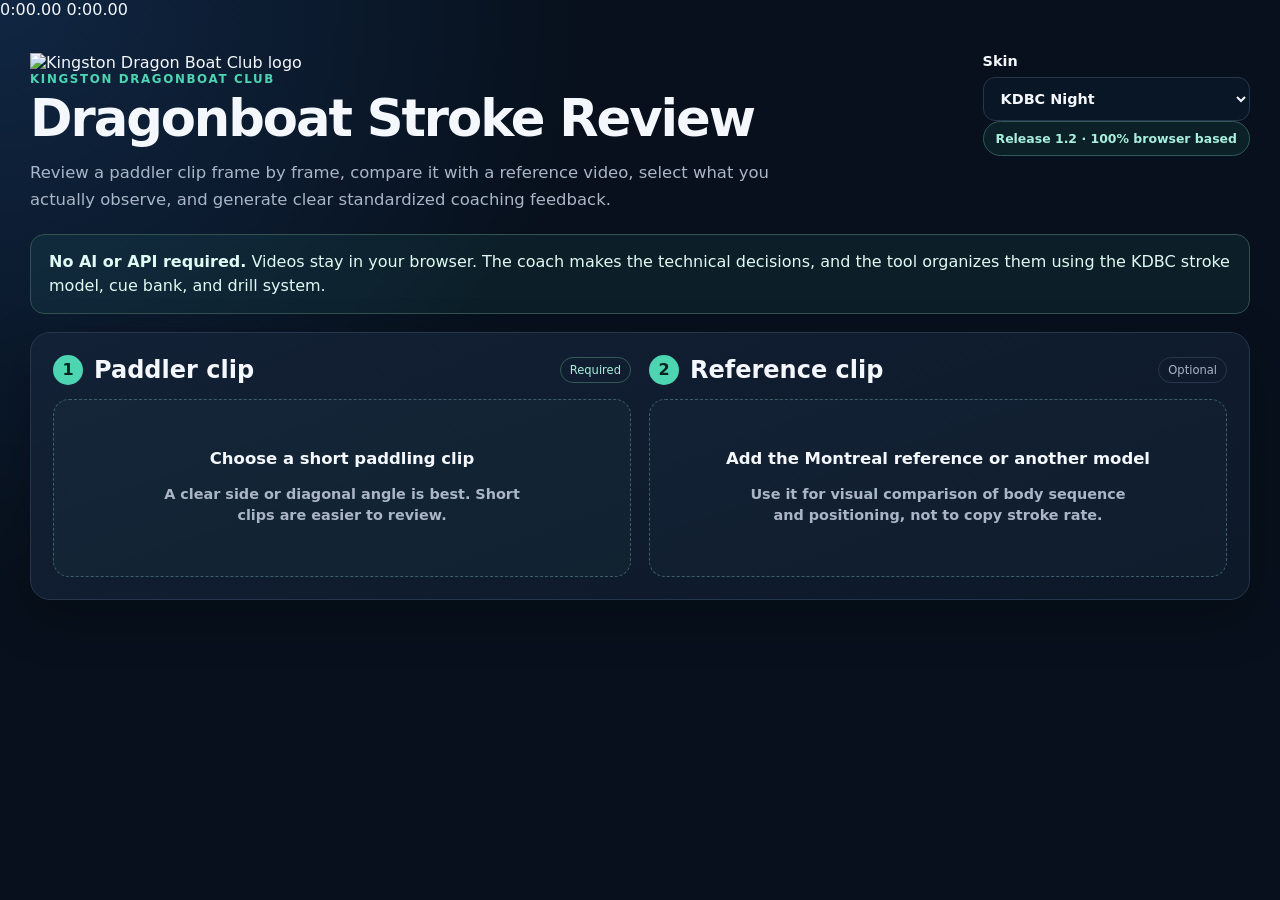
==== index.html @ 9b70dd49 "Polish Release 1.2.1 player branding and hooks" ====
<!doctype html>
<html lang="en" data-skin="kdbc-night">
<head>
  <meta charset="utf-8" />
  <meta name="viewport" content="width=device-width, initial-scale=1" />
  <meta name="theme-color" content="#07101c" />
  <title>KDBC Dragonboat Stroke Review</title>
  <link rel="stylesheet" href="styles.css" />
  <link rel="stylesheet" href="release.css" />
  <link rel="stylesheet" href="player.css" />
  <link rel="stylesheet" href="stabilize.css" />
</head>
<body>
  <div class="legacy-hooks" aria-hidden="true">
    <span id="clipTime">0.00s</span>
    <span id="referenceTime">0.00s</span>
  </div>

  <main class="app-shell">
    <header class="hero branded-hero">
      <div class="brand-lockup">
        <div class="brand-logo-frame">
          <img class="kdbc-logo" src="https://raw.githubusercontent.com/rselibiomd/dragon-boat-training-builder/main/public/kdbc-logo.jpeg" alt="Kingston Dragon Boat Club logo" />
        </div>
        <div>
          <p class="eyebrow">KINGSTON DRAGONBOAT CLUB</p>
          <h1>Dragonboat Stroke Review</h1>
          <p class="hero-copy">Review a paddler clip frame by frame, compare it with a reference video, select what you actually observe, and generate clear standardized coaching feedback.</p>
        </div>
      </div>
      <div class="hero-tools">
        <label class="skin-picker">
          <span>Skin</span>
          <select id="skinSelect" aria-label="Choose interface skin">
            <option value="kdbc-night" selected>KDBC Night</option>
            <option value="focus-teal">Focus Teal</option>
            <option value="deck-light">Deck Light</option>
          </select>
        </label>
        <div class="local-badge">Release 1.2.1 · Browser based</div>
      </div>
    </header>

    <section class="notice">
      <strong>No AI or API required.</strong> Videos stay in your browser. The coach makes the technical decisions, and the tool organizes them using the KDBC stroke model, cue bank, and drill system.
    </section>

    <section class="panel upload-grid">
      <div class="upload-card">
        <div class="section-heading">
          <div><span class="step">1</span><h2>Paddler clip</h2></div>
          <span class="required">Required</span>
        </div>
        <label class="drop-zone" id="clipDropZone">
          <input id="clipInput" type="file" accept="video/*,.mov,.mp4,.m4v,.webm" />
          <span class="drop-title">Choose a short paddling clip</span>
          <span class="drop-subtitle">A clear side or diagonal angle is best. Short clips are easier to review.</span>
        </label>
        <div id="clipMeta" class="file-meta hidden"></div>
      </div>

      <div class="upload-card">
        <div class="section-heading">
          <div><span class="step">2</span><h2>Reference clip</h2></div>
          <span class="optional">Optional</span>
        </div>
        <label class="drop-zone secondary" id="referenceDropZone">
          <input id="referenceInput" type="file" accept="video/*,.mov,.mp4,.m4v,.webm" />
          <span class="drop-title">Add the Montreal reference or another model</span>
          <span class="drop-subtitle">Use it for visual comparison of body sequence and positioning, not to copy stroke rate.</span>
        </label>
        <div id="referenceMeta" class="file-meta hidden"></div>
      </div>
    </section>

    <section id="reviewWorkspace" class="panel hidden">
      <div class="section-heading compact">
        <div><span class="step">3</span><h2>Review the stroke</h2></div>
      </div>
      <p class="muted workspace-intro">Pause the video and step through the stroke. Frame stepping is approximate, so choose the recording frame rate that best matches your clip.</p>

      <div class="video-workspace" id="videoWorkspace">
        <article class="video-review-card" id="clipPlayerCard" data-player-kind="clip">
          <div class="video-card-heading">
            <strong>Paddler clip</strong>
          </div>
          <video id="clipPreview" class="review-video" muted playsinline></video>
          <div class="external-player-controls">
            <button type="button" data-play-video="clip" class="player-button">Play</button>
            <input type="range" data-seek-video="clip" class="player-seek" min="0" max="0" step="0.001" value="0" aria-label="Paddler video timeline" />
            <div class="player-time"><span id="clipPlayerTime">0:00.00</span><span>/</span><span id="clipDuration">0:00.00</span></div>
            <button type="button" data-fullscreen-video="clip" class="player-button">Fullscreen</button>
          </div>
          <div class="scrub-controls">
            <button type="button" data-step-video="clip" data-step="-0.5">-0.5s</button>
            <button type="button" data-frame-video="clip" data-direction="-1">◀ Frame</button>
            <button type="button" data-frame-video="clip" data-direction="1">Frame ▶</button>
            <button type="button" data-step-video="clip" data-step="0.5">+0.5s</button>
          </div>
          <div class="video-options">
            <label>Frame rate
              <select id="clipFps">
                <option value="30" selected>30 fps</option>
                <option value="60">60 fps</option>
                <option value="120">120 fps</option>
                <option value="24">24 fps</option>
              </select>
            </label>
            <label>Playback
              <select id="clipSpeed">
                <option value="0.25">0.25x</option>
                <option value="0.5" selected>0.5x</option>
                <option value="0.75">0.75x</option>
                <option value="1">1x</option>
              </select>
            </label>
          </div>
          <div class="mark-frame-box">
            <span>Mark this paddler frame as:</span>
            <div class="phase-buttons">
              <button type="button" data-mark-phase="setup">Set-up</button>
              <button type="button" data-mark-phase="catch">Catch</button>
              <button type="button" data-mark-phase="pull">Pull</button>
              <button type="button" data-mark-phase="exit">Exit/Recovery</button>
            </div>
          </div>
        </article>

        <article id="referenceCard" class="video-review-card hidden" data-player-kind="reference">
          <div class="video-card-heading">
            <strong>Reference clip</strong>
          </div>
          <video id="referencePreview" class="review-video" muted playsinline></video>
          <div class="external-player-controls">
            <button type="button" data-play-video="reference" class="player-button">Play</button>
            <input type="range" data-seek-video="reference" class="player-seek" min="0" max="0" step="0.001" value="0" aria-label="Reference video timeline" />
            <div class="player-time"><span id="referencePlayerTime">0:00.00</span><span>/</span><span id="referenceDuration">0:00.00</span></div>
            <button type="button" data-fullscreen-video="reference" class="player-button">Fullscreen</button>
          </div>
          <div class="scrub-controls">
            <button type="button" data-step-video="reference" data-step="-0.5">-0.5s</button>
            <button type="button" data-frame-video="reference" data-direction="-1">◀ Frame</button>
            <button type="button" data-frame-video="reference" data-direction="1">Frame ▶</button>
            <button type="button" data-step-video="reference" data-step="0.5">+0.5s</button>
          </div>
          <div class="video-options">
            <label>Frame rate
              <select id="referenceFps">
                <option value="30" selected>30 fps</option>
                <option value="60">60 fps</option>
                <option value="120">120 fps</option>
                <option value="24">24 fps</option>
              </select>
            </label>
            <label>Playback
              <select id="referenceSpeed">
                <option value="0.25">0.25x</option>
                <option value="0.5" selected>0.5x</option>
                <option value="0.75">0.75x</option>
                <option value="1">1x</option>
              </select>
            </label>
          </div>
          <p class="reference-note">Reference comparison is visual only. Compare sequence, posture, and blade timing rather than exact reach or rate.</p>
        </article>
      </div>

      <div id="keyFramesSection" class="key-frames-section hidden">
        <div class="subheading-row">
          <div>
            <h3>Key frames</h3>
            <p class="muted">Click a saved frame to return to that point in the paddler video.</p>
          </div>
          <button id="clearFramesButton" class="text-button" type="button">Clear frames</button>
        </div>
        <div id="keyFrames" class="key-frame-strip"></div>
      </div>
    </section>

    <section id="coachReview" class="panel hidden">
      <div class="section-heading compact">
        <div><span class="step">4</span><h2>Coach observations</h2></div>
      </div>

      <div class="form-grid review-info-grid">
        <label>
          <span>Paddler / identifier</span>
          <input id="paddlerName" type="text" placeholder="e.g., Sarah, pink cap" />
        </label>
        <label>
          <span>Feedback priorities</span>
          <select id="priorityDepth">
            <option value="1">Top 1 correction</option>
            <option value="2" selected>Top 2 corrections</option>
            <option value="3">Top 3 corrections</option>
          </select>
        </label>
        <label>
          <span>Camera angle</span>
          <select id="cameraAngle">
            <option>Side view</option>
            <option>Front diagonal</option>
            <option>Rear diagonal</option>
            <option>Mixed / moving camera</option>
          </select>
        </label>
      </div>

      <div class="selection-guide">
        <strong>Select only what you can clearly see.</strong>
        Strengths are optional. Corrections are prioritized in the order you select them. You can reorder them below before generating feedback.
      </div>

      <div id="phaseReview" class="phase-review"></div>

      <section id="prioritySection" class="priority-builder hidden">
        <div class="subheading-row">
          <div>
            <h3>Correction priority</h3>
            <p class="muted">The first items will be used in the final feedback based on your selected depth.</p>
          </div>
        </div>
        <div id="priorityBuilderList" class="priority-builder-list"></div>
      </section>

      <label class="notes-label">
        <span>Additional coach note <small>(optional)</small></span>
        <textarea id="coachNote" rows="3" placeholder="Add context that is specific to this paddler or practice session."></textarea>
      </label>

      <div class="action-row">
        <button id="generateButton" class="primary-button" type="button">Generate standardized feedback</button>
        <button id="resetSelectionsButton" class="text-button" type="button">Reset selections</button>
        <span id="selectionStatus" class="status-text"></span>
      </div>
    </section>

    <section id="resultPanel" class="panel result-panel hidden">
      <div class="result-header">
        <div>
          <p class="eyebrow">PADDLER FEEDBACK</p>
          <h2 id="resultTitle">Stroke review</h2>
        </div>
        <div class="result-actions">
          <button id="copyButton" class="ghost-button" type="button">Copy feedback</button>
          <button id="printButton" class="ghost-button" type="button">Print</button>
        </div>
      </div>

      <div id="overallCard" class="feedback-card emphasis"></div>

      <div class="two-column">
        <div class="feedback-card">
          <h3>What is working</h3>
          <ul id="strengthsList"></ul>
        </div>
        <div class="feedback-card">
          <h3>Simple cues</h3>
          <ul id="cuesList" class="cue-list"></ul>
        </div>
      </div>

      <div class="feedback-card">
        <h3>Priority corrections</h3>
        <div id="prioritiesList" class="priority-list"></div>
      </div>

      <div class="feedback-card">
        <h3>Stroke phase review</h3>
        <div id="phaseGrid" class="phase-grid"></div>
      </div>

      <div id="drillsCard" class="feedback-card">
        <h3>Drills to use next</h3>
        <div id="drillsList" class="drill-list"></div>
      </div>

      <div id="coachNoteCard" class="feedback-card subtle hidden">
        <h3>Coach note</h3>
        <p id="coachNoteOutput"></p>
      </div>
    </section>
  </main>

  <script src="app.js"></script>
  <script src="release.js"></script>
  <script src="player.js"></script>
  <script src="stabilize.js"></script>
</body>
</html>
---- styles.css ----
:root {
  color-scheme: dark;
  --bg: #07101c;
  --panel: #101b2b;
  --panel-2: #132136;
  --line: #26364c;
  --text: #f4f7fb;
  --muted: #aab6c7;
  --accent: #4dd5b2;
  --accent-2: #a8f0dd;
  --warning: #ffd27a;
  --danger: #ff8a92;
  --shadow: 0 18px 50px rgba(0, 0, 0, .25);
}

* { box-sizing: border-box; }
html { font-family: Inter, ui-sans-serif, system-ui, -apple-system, BlinkMacSystemFont, "Segoe UI", sans-serif; background: var(--bg); color: var(--text); }
body { margin: 0; min-height: 100vh; background: radial-gradient(circle at top left, #102642 0, var(--bg) 38%); }
button, input, select, textarea { font: inherit; }
button { cursor: pointer; }

.app-shell { width: min(1220px, calc(100% - 32px)); margin: 0 auto; padding: 34px 0 72px; }
.hero { display: flex; justify-content: space-between; gap: 24px; align-items: flex-start; margin-bottom: 20px; }
.eyebrow { margin: 0 0 7px; font-size: .74rem; font-weight: 800; letter-spacing: .14em; color: var(--accent); }
h1 { margin: 0; font-size: clamp(2rem, 4vw, 3.6rem); line-height: 1; letter-spacing: -.04em; }
h2, h3, h4 { margin: 0; }
.hero-copy { max-width: 760px; margin: 15px 0 0; color: var(--muted); line-height: 1.65; font-size: 1.03rem; }
.local-badge { border: 1px solid #315b54; background: rgba(77,213,178,.08); color: var(--accent-2); border-radius: 999px; padding: 9px 12px; font-size: .78rem; font-weight: 800; white-space: nowrap; }

.notice { padding: 15px 18px; border: 1px solid #32524f; border-radius: 14px; background: rgba(77, 213, 178, .07); color: #dffaf2; margin-bottom: 18px; line-height: 1.5; }
.panel { background: linear-gradient(160deg, rgba(19, 33, 54, .96), rgba(13, 25, 41, .96)); border: 1px solid var(--line); border-radius: 20px; box-shadow: var(--shadow); padding: 22px; margin-bottom: 18px; }
.upload-grid { display: grid; grid-template-columns: 1fr 1fr; gap: 18px; }
.upload-card { min-width: 0; }
.section-heading, .subheading-row, .video-card-heading, .result-header { display: flex; justify-content: space-between; align-items: center; gap: 14px; }
.section-heading { margin-bottom: 14px; }
.section-heading > div { display: flex; align-items: center; gap: 11px; }
.section-heading.compact { justify-content: flex-start; }
.step { width: 30px; height: 30px; display: inline-flex; align-items: center; justify-content: center; border-radius: 50%; background: var(--accent); color: #04241d; font-weight: 900; flex: 0 0 auto; }
.required, .optional { font-size: .72rem; padding: 5px 9px; border-radius: 999px; border: 1px solid var(--line); color: var(--muted); }
.required { color: var(--accent-2); border-color: #315b54; }

.drop-zone { min-height: 178px; border: 1.5px dashed #3c5d6a; border-radius: 16px; display: flex; flex-direction: column; align-items: center; justify-content: center; text-align: center; padding: 26px; background: rgba(77, 213, 178, .035); transition: .18s ease; }
.drop-zone:hover, .drop-zone.dragging { border-color: var(--accent); background: rgba(77, 213, 178, .08); transform: translateY(-1px); }
.drop-zone.secondary { background: rgba(168, 240, 221, .02); }
.drop-zone input { display: none; }
.drop-title { font-weight: 800; font-size: 1.03rem; }
.drop-subtitle { margin-top: 8px; color: var(--muted); max-width: 390px; line-height: 1.45; font-size: .9rem; }
.file-meta { color: var(--muted); margin-top: 8px; font-size: .84rem; word-break: break-word; }
.hidden { display: none !important; }
.muted { color: var(--muted); }
.workspace-intro { margin-top: -3px; line-height: 1.5; }

.video-workspace { display: grid; grid-template-columns: 1fr 1fr; gap: 14px; margin-top: 16px; align-items: start; }
.video-review-card { min-width: 0; border: 1px solid var(--line); background: rgba(255,255,255,.018); border-radius: 16px; padding: 14px; }
.video-card-heading { margin-bottom: 10px; }
.time-readout { font-variant-numeric: tabular-nums; color: var(--accent-2); font-weight: 800; font-size: .85rem; }
.review-video { width: 100%; max-height: 430px; border-radius: 12px; display: block; background: #000; }
.scrub-controls { display: grid; grid-template-columns: repeat(4, 1fr); gap: 7px; margin-top: 10px; }
.scrub-controls button, .phase-buttons button, .priority-move-buttons button { border: 1px solid var(--line); background: #091626; color: var(--text); border-radius: 9px; padding: 8px 9px; font-weight: 750; }
.scrub-controls button:hover, .phase-buttons button:hover, .priority-move-buttons button:hover:not(:disabled) { border-color: var(--accent); }
.video-options { display: grid; grid-template-columns: 1fr 1fr; gap: 9px; margin-top: 10px; }
.video-options label { font-size: .76rem; color: var(--muted); }
.video-options select { margin-top: 5px; }
.reference-note { color: var(--muted); font-size: .8rem; line-height: 1.45; margin: 12px 0 0; }
.mark-frame-box { margin-top: 12px; padding-top: 12px; border-top: 1px solid var(--line); }
.mark-frame-box > span { display: block; color: var(--muted); font-size: .8rem; margin-bottom: 8px; }
.phase-buttons { display: grid; grid-template-columns: repeat(4, 1fr); gap: 7px; }
.phase-buttons button { color: var(--accent-2); }

.key-frames-section { border-top: 1px solid var(--line); margin-top: 20px; padding-top: 18px; }
.subheading-row p { margin: 5px 0 0; font-size: .83rem; }
.key-frame-strip { display: grid; grid-template-columns: repeat(4, 1fr); gap: 10px; margin-top: 12px; }
.key-frame-card { padding: 0; overflow: hidden; border-radius: 11px; border: 1px solid var(--line); background: #050a10; color: var(--text); text-align: left; }
.key-frame-card:hover { border-color: var(--accent); }
.key-frame-card img { width: 100%; aspect-ratio: 16 / 9; object-fit: cover; display: block; }
.key-frame-card span { display: flex; justify-content: space-between; padding: 8px 9px; font-size: .76rem; color: var(--muted); }
.key-frame-card strong { color: var(--text); }

.form-grid { display: grid; grid-template-columns: 2fr 1fr 1fr; gap: 14px; }
label { display: flex; flex-direction: column; gap: 8px; font-weight: 700; font-size: .9rem; }
label small { color: var(--muted); font-weight: 500; }
input, select, textarea { width: 100%; border: 1px solid var(--line); border-radius: 12px; background: #091626; color: var(--text); padding: 12px 13px; outline: none; }
input:focus, select:focus, textarea:focus { border-color: var(--accent); box-shadow: 0 0 0 3px rgba(77, 213, 178, .1); }
textarea { resize: vertical; }
.notes-label { margin-top: 16px; }
.selection-guide { margin-top: 18px; border-left: 3px solid var(--accent); background: rgba(77,213,178,.04); padding: 12px 14px; color: var(--muted); line-height: 1.5; font-size: .88rem; }
.selection-guide strong { color: var(--text); }

.phase-review { display: grid; gap: 12px; margin-top: 16px; }
.phase-review-card { border: 1px solid var(--line); border-radius: 15px; padding: 16px; background: rgba(255,255,255,.018); }
.phase-review-heading { display: grid; grid-template-columns: minmax(150px, .35fr) 1fr; gap: 18px; align-items: start; border-bottom: 1px solid var(--line); padding-bottom: 12px; }
.phase-review-heading h3 { margin-top: 2px; }
.phase-review-heading p { margin: 0; color: var(--muted); line-height: 1.5; font-size: .87rem; }
.phase-kicker { font-size: .66rem; text-transform: uppercase; color: var(--accent); letter-spacing: .1em; font-weight: 900; }
.observation-columns { display: grid; grid-template-columns: 1fr 1fr; gap: 18px; margin-top: 14px; }
.observation-columns h4 { font-size: .82rem; color: var(--muted); margin-bottom: 8px; text-transform: uppercase; letter-spacing: .07em; }
.option-list { display: grid; gap: 7px; }
.check-option { display: grid; grid-template-columns: auto 1fr; align-items: start; gap: 9px; border: 1px solid var(--line); border-radius: 10px; padding: 10px 11px; font-weight: 550; font-size: .86rem; line-height: 1.35; cursor: pointer; background: rgba(255,255,255,.015); }
.check-option input { width: 16px; height: 16px; padding: 0; margin: 1px 0 0; accent-color: var(--accent); }
.check-option:has(input:checked) { border-color: #3e7f71; background: rgba(77,213,178,.065); }
.check-option.correction:has(input:checked) { border-color: #806d3e; background: rgba(255,210,122,.055); }

.priority-builder { margin-top: 18px; border-top: 1px solid var(--line); padding-top: 18px; }
.priority-builder-list { display: grid; gap: 7px; margin-top: 11px; }
.priority-builder-item { display: grid; grid-template-columns: auto 1fr auto; align-items: center; gap: 10px; border: 1px solid var(--line); border-radius: 10px; padding: 9px 10px; background: rgba(255,255,255,.015); }
.priority-number { width: 27px; height: 27px; border-radius: 50%; display: inline-flex; align-items: center; justify-content: center; background: var(--accent); color: #05231c; font-weight: 900; font-size: .78rem; }
.priority-builder-copy { display: flex; flex-direction: column; gap: 2px; }
.priority-builder-copy strong { font-size: .88rem; }
.priority-builder-copy span { color: var(--muted); font-size: .72rem; }
.priority-move-buttons { display: flex; gap: 5px; }
.priority-move-buttons button { padding: 5px 9px; }
.priority-move-buttons button:disabled { opacity: .3; cursor: default; }

.action-row { display: flex; align-items: center; gap: 12px; margin-top: 20px; flex-wrap: wrap; }
.primary-button, .ghost-button, .text-button { border-radius: 11px; padding: 10px 14px; border: 1px solid transparent; font-weight: 800; }
.primary-button { background: var(--accent); color: #06261e; }
.ghost-button { background: rgba(255,255,255,.03); border-color: var(--line); color: var(--text); }
.text-button { background: transparent; color: var(--muted); }
.status-text { color: var(--muted); font-size: .86rem; }

.result-header { margin-bottom: 16px; }
.result-actions { display: flex; gap: 8px; }
.feedback-card { border: 1px solid var(--line); border-radius: 15px; background: rgba(255,255,255,.025); padding: 17px; margin-top: 12px; }
.feedback-card.emphasis { border-color: #33625b; background: rgba(77, 213, 178, .05); }
.feedback-card.subtle { color: var(--muted); }
.feedback-card h3 { margin-bottom: 10px; font-size: 1rem; }
.feedback-card p { line-height: 1.62; margin: 0; }
ul { margin: 0; padding-left: 20px; }
li { margin: 7px 0; line-height: 1.5; }
.two-column { display: grid; grid-template-columns: 1fr 1fr; gap: 12px; }
.cue-list { list-style: none; padding: 0; }
.cue-list li { display: inline-block; border: 1px solid #315b54; background: rgba(77, 213, 178, .06); border-radius: 999px; padding: 7px 10px; margin: 4px 5px 4px 0; font-weight: 800; }
.priority-list { display: grid; gap: 12px; }
.priority-item { border-left: 3px solid var(--accent); padding: 7px 0 7px 14px; }
.priority-heading { display: flex; gap: 10px; align-items: center; margin-bottom: 7px; }
.priority-heading > span { width: 27px; height: 27px; border-radius: 50%; display: inline-flex; align-items: center; justify-content: center; background: var(--accent); color: #05231c; font-weight: 900; }
.priority-heading small { color: var(--muted); font-size: .68rem; text-transform: uppercase; letter-spacing: .08em; }
.priority-item p { color: var(--muted); margin: 5px 0; }
.priority-item .cue { color: var(--accent-2); font-weight: 800; }
.priority-item .evidence { font-size: .8rem; color: #8898ad; }
.phase-grid { display: grid; grid-template-columns: repeat(4, 1fr); gap: 9px; }
.phase-item { border: 1px solid var(--line); border-radius: 11px; padding: 12px; }
.phase-item strong { display: block; margin-bottom: 6px; }
.phase-item span { color: var(--muted); line-height: 1.45; font-size: .87rem; }
.drill-list { display: grid; grid-template-columns: repeat(auto-fit, minmax(220px, 1fr)); gap: 10px; }
.drill-item { border: 1px solid var(--line); border-radius: 11px; padding: 12px; }
.drill-item strong { display: block; margin-bottom: 6px; }
.drill-item p { color: var(--muted); font-size: .86rem; }

@media (max-width: 900px) {
  .upload-grid, .video-workspace, .two-column { grid-template-columns: 1fr; }
  .form-grid { grid-template-columns: 1fr 1fr; }
  .phase-grid { grid-template-columns: 1fr 1fr; }
  .key-frame-strip { grid-template-columns: 1fr 1fr; }
}

@media (max-width: 650px) {
  .app-shell { width: min(100% - 18px, 1220px); padding-top: 18px; }
  .hero, .result-header { flex-direction: column; }
  .local-badge { align-self: flex-start; }
  .panel { padding: 15px; border-radius: 15px; }
  .form-grid, .phase-grid, .observation-columns { grid-template-columns: 1fr; }
  .phase-review-heading { grid-template-columns: 1fr; gap: 6px; }
  .phase-buttons { grid-template-columns: 1fr 1fr; }
  .scrub-controls { grid-template-columns: 1fr 1fr; }
  .key-frame-strip { grid-template-columns: 1fr 1fr; }
  .result-actions { width: 100%; }
  .result-actions button { flex: 1; }
}

@media print {
  body { background: white; color: black; }
  .hero, .notice, .upload-grid, #reviewWorkspace, #coachReview, .result-actions { display: none !important; }
  .app-shell { width: 100%; padding: 0; }
  .result-panel { border: 0; box-shadow: none; background: white; color: black; }
  .feedback-card, .phase-item, .drill-item { background: white; border-color: #ccc; color: black; break-inside: avoid; }
  .feedback-card.subtle, .feedback-card p, .phase-item span, .drill-item p, .priority-item p { color: #333; }
  .cue-list li { border-color: #999; background: white; color: black; }
}
---- release.css ----
/* Release 1.1 + 1.2 */
.release-toolbar{margin-top:14px;display:grid;gap:10px}
.mode-switch,.phase-tabs{display:flex;gap:8px;flex-wrap:wrap}
.mode-button,.phase-tab,.small-ghost-button,.reference-mark-buttons button,.compare-button,.key-frame-actions button,.lightbox-header button{border:1px solid var(--line);background:#091626;color:var(--text);border-radius:9px;padding:8px 11px;font-weight:800}
.mode-button.active,.phase-tab.active{border-color:var(--accent);background:rgba(77,213,178,.10);color:var(--accent-2)}
.phase-tabs{padding:8px;border:1px solid var(--line);border-radius:12px;background:rgba(255,255,255,.015)}
.phase-tab{flex:1;min-width:120px}
.phase-review.quick-mode .phase-hidden{display:none}
.quick-phase-tools{grid-column:1/-1;display:flex;gap:10px;align-items:center;flex-wrap:wrap;margin-top:4px}
.phase-frame-status{font-size:.78rem;color:var(--muted)}
.phase-frame-status.has-frame{color:var(--accent-2)}
.reference-phase-tools{margin-top:14px;padding-top:14px;border-top:1px solid var(--line);display:grid;gap:10px}
.reference-tool-heading{display:flex;justify-content:space-between;gap:12px;align-items:center}
.reference-tool-heading span{font-size:.78rem;color:var(--muted)}
.reference-mark-buttons,.compare-phase-row{display:flex;gap:7px;flex-wrap:wrap}
.reference-mark-buttons button,.compare-button{font-size:.78rem}
.compare-button:disabled{opacity:.35;cursor:not-allowed}
.reference-marks{display:flex;gap:6px;flex-wrap:wrap}
.reference-mark-pill{font-size:.72rem;padding:5px 8px;border-radius:999px;border:1px solid var(--line);color:var(--muted)}
.reference-mark-pill.saved{border-color:#315b54;color:var(--accent-2);background:rgba(77,213,178,.05)}
.compare-phase-row>span{align-self:center;font-size:.78rem;color:var(--muted);margin-right:4px}
.enhanced-key-frame{display:grid!important;grid-template-rows:auto auto auto;padding:0!important;overflow:hidden}
.frame-image-button{border:0;background:#050a10;padding:0;display:block;width:100%}
.frame-image-button img{display:block;width:100%;aspect-ratio:16/9;object-fit:cover}
.key-frame-copy{display:grid;padding:8px 9px;gap:2px}
.key-frame-copy>span{display:block!important;padding:0!important}
.primary-tag{width:max-content!important;font-size:.62rem!important;text-transform:uppercase;letter-spacing:.08em;color:var(--accent)!important;font-weight:900}
.key-frame-actions{display:grid;grid-template-columns:repeat(4,1fr);border-top:1px solid var(--line)}
.key-frame-actions button{border:0;border-right:1px solid var(--line);border-radius:0;padding:7px 4px;font-size:.7rem;font-weight:700}
.key-frame-actions button:last-child{border-right:0}
.danger-text{color:var(--danger)!important}
.editable-feedback-card{border-color:#3a665f;background:rgba(77,213,178,.035)}
.editable-heading{display:flex;justify-content:space-between;gap:12px;align-items:flex-start;margin-bottom:10px}
.editable-heading p{color:var(--muted);font-size:.8rem;margin-top:4px}
#editableFeedback{min-height:220px;line-height:1.55;font-family:inherit}
.frame-lightbox{width:min(1000px,calc(100% - 28px));border:1px solid var(--line);border-radius:16px;background:var(--panel);color:var(--text);padding:14px}
.frame-lightbox::backdrop{background:rgba(0,0,0,.78)}
.frame-lightbox img{width:100%;max-height:75vh;object-fit:contain;background:#000;border-radius:10px}
.lightbox-header{display:flex;justify-content:space-between;align-items:center;margin-bottom:10px}
.frame-lightbox p{margin:8px 0 0;color:var(--muted)}
.review-info-grid{grid-template-columns:2fr 1fr 1fr 1fr!important}
.result-panel[data-feedback-style="quick"] .editable-feedback-card{margin-top:0}
@media(max-width:900px){.review-info-grid{grid-template-columns:1fr 1fr!important}.reference-tool-heading{align-items:flex-start;flex-direction:column}}
@media(max-width:600px){.mode-switch>*{flex:1}.phase-tabs{display:grid;grid-template-columns:1fr 1fr}.phase-tab{min-width:0}.review-info-grid{grid-template-columns:1fr!important}.key-frame-actions{grid-template-columns:1fr 1fr}.editable-heading{flex-direction:column}.reference-mark-buttons,.compare-phase-row{display:grid;grid-template-columns:1fr 1fr}}
@media print{#editableFeedbackCard{display:block!important}#editableFeedback{border:1px solid #bbb;background:white;color:black;min-height:auto}.release-toolbar{display:none!important}}
---- player.css ----
/* External video controls + review-card fullscreen */
.external-player-controls{display:grid;grid-template-columns:auto minmax(120px,1fr) auto auto;gap:10px;align-items:center;margin-top:10px;padding:10px;border:1px solid var(--line);border-radius:11px;background:#091626}
.player-button{border:1px solid var(--line);background:rgba(255,255,255,.03);color:var(--text);border-radius:9px;padding:8px 11px;font-weight:800;white-space:nowrap}
.player-button:hover{border-color:var(--accent);color:var(--accent-2)}
.player-seek{appearance:none;-webkit-appearance:none;height:6px;padding:0;border:0;border-radius:999px;background:#26364c;cursor:pointer}
.player-seek::-webkit-slider-thumb{-webkit-appearance:none;width:16px;height:16px;border-radius:50%;background:var(--accent);border:2px solid #06261e}
.player-seek::-moz-range-thumb{width:14px;height:14px;border-radius:50%;background:var(--accent);border:2px solid #06261e}
.player-seek:disabled{opacity:.4;cursor:default}
.player-time{display:flex;align-items:center;gap:5px;font-variant-numeric:tabular-nums;font-size:.78rem;color:var(--muted);white-space:nowrap}
.player-time span:first-child{color:var(--accent-2);font-weight:800}
.review-video{cursor:pointer}

.video-review-card:fullscreen,.video-review-card.pseudo-fullscreen{background:#07101c;border:0;border-radius:0;padding:16px;display:flex;flex-direction:column;width:100vw;height:100vh;max-width:none;overflow:auto}
.video-review-card:fullscreen .video-card-heading,.video-review-card.pseudo-fullscreen .video-card-heading{flex:0 0 auto}
.video-review-card:fullscreen .review-video,.video-review-card.pseudo-fullscreen .review-video{flex:1 1 auto;min-height:0;max-height:calc(100vh - 280px);object-fit:contain;background:#000}
.video-review-card:fullscreen .external-player-controls,.video-review-card.pseudo-fullscreen .external-player-controls{flex:0 0 auto}
.video-review-card:fullscreen .scrub-controls,.video-review-card.pseudo-fullscreen .scrub-controls{flex:0 0 auto}
.video-review-card:fullscreen .video-options,.video-review-card.pseudo-fullscreen .video-options{flex:0 0 auto}
.video-review-card:fullscreen .mark-frame-box,.video-review-card.pseudo-fullscreen .mark-frame-box{flex:0 0 auto}
.video-review-card:fullscreen .reference-note,.video-review-card.pseudo-fullscreen .reference-note{flex:0 0 auto}

.video-review-card.pseudo-fullscreen{position:fixed;inset:0;z-index:9999}
body.review-fullscreen-active{overflow:hidden}

@media(max-width:700px){
  .external-player-controls{grid-template-columns:auto 1fr auto;grid-template-areas:"play seek full" "time time time"}
  .external-player-controls [data-play-video]{grid-area:play}
  .external-player-controls .player-seek{grid-area:seek}
  .external-player-controls .player-time{grid-area:time;justify-self:center}
  .external-player-controls [data-fullscreen-video]{grid-area:full}
  .video-review-card:fullscreen,.video-review-card.pseudo-fullscreen{padding:10px}
  .video-review-card:fullscreen .review-video,.video-review-card.pseudo-fullscreen .review-video{max-height:calc(100vh - 330px)}
}
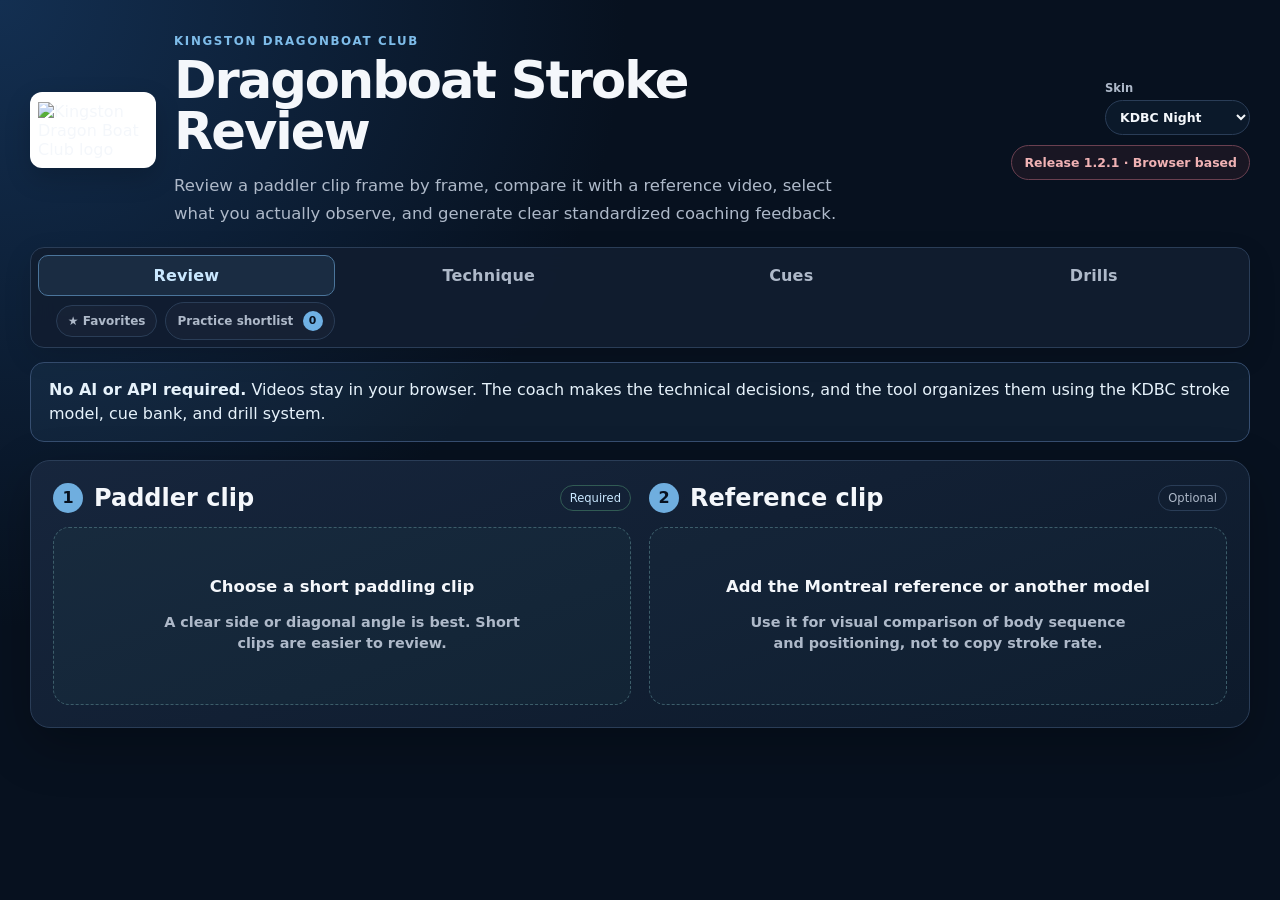
==== commit be78ce57: "Load Release 1.3 coaching library and practice enhancements" ====
--- a/index.html
+++ b/index.html
@@ -9,6 +9,8 @@
   <link rel="stylesheet" href="release.css" />
   <link rel="stylesheet" href="player.css" />
   <link rel="stylesheet" href="stabilize.css" />
+  <link rel="stylesheet" href="library.css" />
+  <link rel="stylesheet" href="library-pass2.css" />
 </head>
 <body>
   <div class="legacy-hooks" aria-hidden="true">
@@ -37,7 +39,7 @@
             <option value="deck-light">Deck Light</option>
           </select>
         </label>
-        <div class="local-badge">Release 1.2.1 · Browser based</div>
+        <div class="local-badge">Release 1.3 · Browser based</div>
       </div>
     </header>
 
@@ -286,5 +288,7 @@
   <script src="release.js"></script>
   <script src="player.js"></script>
   <script src="stabilize.js"></script>
+  <script src="library.js"></script>
+  <script src="library-pass2.js"></script>
 </body>
 </html>
--- a/stabilize.css
+++ b/stabilize.css
@@ -0,0 +1,185 @@
+/* Release 1.2.1 stabilization, branding and skins */
+
+.legacy-hooks{display:none!important}
+.branded-hero{align-items:center}
+.brand-lockup{display:flex;align-items:center;gap:18px;min-width:0}
+.brand-logo-frame{flex:0 0 auto;width:126px;height:76px;display:flex;align-items:center;justify-content:center;background:#fff;border-radius:12px;padding:8px;box-shadow:0 10px 26px rgba(0,0,0,.18);overflow:hidden}
+.kdbc-logo{display:block;max-width:100%;max-height:100%;object-fit:contain}
+.hero-tools{display:flex;align-items:flex-end;gap:10px;flex-wrap:wrap;justify-content:flex-end}
+.skin-picker{min-width:145px;font-size:.72rem;color:var(--muted);gap:5px}
+.skin-picker select{padding:8px 10px;border-radius:999px;font-size:.78rem;font-weight:750}
+.local-badge{font-size:0}
+.local-badge::after{content:"Release 1.2.1 · Browser based";font-size:.78rem}
+.file-action-row{display:flex;gap:7px;margin-top:8px;flex-wrap:wrap}
+.file-action-row .small-ghost-button{font-size:.76rem;padding:7px 10px}
+
+.review-completion{display:flex;gap:6px;flex-wrap:wrap;margin:0 0 12px}
+.review-completion span{border:1px solid var(--line);border-radius:999px;padding:5px 8px;font-size:.7rem;color:var(--muted);background:rgba(255,255,255,.015)}
+.review-completion span.complete{border-color:color-mix(in srgb,var(--accent) 50%,var(--line));color:var(--accent-2);background:color-mix(in srgb,var(--accent) 8%,transparent)}
+.phase-buttons button.marked{border-color:var(--accent);background:color-mix(in srgb,var(--accent) 12%,#091626);color:var(--accent-2)}
+.keyboard-hint{margin:8px 0 12px;border:1px solid var(--line);border-radius:10px;padding:8px 10px;background:rgba(255,255,255,.015);font-size:.75rem;color:var(--muted)}
+.keyboard-hint summary{cursor:pointer;font-weight:800;color:var(--text)}
+.keyboard-hint[open]{display:flex;gap:8px;align-items:center;flex-wrap:wrap}
+.keyboard-hint[open] summary{width:100%;margin-bottom:3px}
+.keyboard-hint span{border:1px solid var(--line);border-radius:7px;padding:4px 7px;background:rgba(0,0,0,.08)}
+
+.print-paddler-message{display:none}
+.print-brand{display:flex;align-items:center;gap:12px;padding-bottom:12px;margin-bottom:16px;border-bottom:1px solid #ccd3db}
+.print-brand img{width:94px;height:54px;object-fit:contain;background:#fff}
+.print-brand div{display:flex;flex-direction:column;gap:2px}
+.print-brand strong{font-size:1rem}
+.print-brand span{font-size:.8rem;color:#555}
+#printPaddlerMessageText{white-space:pre-wrap;line-height:1.55;font-size:.95rem}
+
+/* KDBC Night, default branded review environment. */
+:root[data-skin="kdbc-night"]{
+  color-scheme:dark;
+  --bg:#07111f;
+  --panel:#111d30;
+  --panel-2:#17263d;
+  --line:#2a3d57;
+  --text:#f4f7fb;
+  --muted:#aeb9c9;
+  --accent:#6fb1e5;
+  --accent-2:#cae8ff;
+  --warning:#f0bc6b;
+  --danger:#f2787d;
+  --shadow:0 18px 50px rgba(0,0,0,.28)
+}
+:root[data-skin="kdbc-night"] body{background:radial-gradient(circle at top left,#132f51 0,#07111f 40%)}
+:root[data-skin="kdbc-night"] .eyebrow{color:#7ebce9}
+:root[data-skin="kdbc-night"] .step{background:#6faedf;color:#07111f}
+:root[data-skin="kdbc-night"] .notice{border-color:#364e70;background:rgba(71,126,175,.11);color:#e6f2fb}
+:root[data-skin="kdbc-night"] .panel{background:linear-gradient(160deg,rgba(23,38,61,.97),rgba(13,26,43,.97))}
+:root[data-skin="kdbc-night"] input,
+:root[data-skin="kdbc-night"] select,
+:root[data-skin="kdbc-night"] textarea,
+:root[data-skin="kdbc-night"] .scrub-controls button,
+:root[data-skin="kdbc-night"] .phase-buttons button,
+:root[data-skin="kdbc-night"] .priority-move-buttons button,
+:root[data-skin="kdbc-night"] .external-player-controls,
+:root[data-skin="kdbc-night"] .mode-button,
+:root[data-skin="kdbc-night"] .phase-tab,
+:root[data-skin="kdbc-night"] .small-ghost-button,
+:root[data-skin="kdbc-night"] .reference-mark-buttons button,
+:root[data-skin="kdbc-night"] .compare-button{background:#0b192a}
+:root[data-skin="kdbc-night"] .primary-button{background:#6faedf;color:#07111f}
+:root[data-skin="kdbc-night"] .local-badge{border-color:#6a4050;background:rgba(184,68,75,.10);color:#f0b2b4}
+
+/* Focus Teal preserves the original coaching-tool aesthetic. */
+:root[data-skin="focus-teal"]{
+  color-scheme:dark;
+  --bg:#07101c;
+  --panel:#101b2b;
+  --panel-2:#132136;
+  --line:#26364c;
+  --text:#f4f7fb;
+  --muted:#aab6c7;
+  --accent:#4dd5b2;
+  --accent-2:#a8f0dd;
+  --warning:#ffd27a;
+  --danger:#ff8a92;
+  --shadow:0 18px 50px rgba(0,0,0,.25)
+}
+:root[data-skin="focus-teal"] body{background:radial-gradient(circle at top left,#102642 0,#07101c 38%)}
+
+/* Deck Light is optimized for daylight, bright docks and print-adjacent review. */
+:root[data-skin="deck-light"]{
+  color-scheme:light;
+  --bg:#eef2f5;
+  --panel:#ffffff;
+  --panel-2:#f7f9fb;
+  --line:#cbd4dd;
+  --text:#14202e;
+  --muted:#5f6c79;
+  --accent:#1d6597;
+  --accent-2:#194f75;
+  --warning:#8b5b0c;
+  --danger:#aa353a;
+  --shadow:0 14px 36px rgba(36,53,70,.11)
+}
+:root[data-skin="deck-light"] body{background:linear-gradient(180deg,#e7edf2,#f4f6f8 320px)}
+:root[data-skin="deck-light"] .panel{background:#fff}
+:root[data-skin="deck-light"] .notice{border-color:#bfd0de;background:#edf6fb;color:#21394d}
+:root[data-skin="deck-light"] .local-badge{border-color:#cbd4dd;background:#fff;color:#364a5c}
+:root[data-skin="deck-light"] .drop-zone{background:#f8fbfd;border-color:#9bb6c9}
+:root[data-skin="deck-light"] .drop-zone.secondary{background:#fafbfc}
+:root[data-skin="deck-light"] .video-review-card,
+:root[data-skin="deck-light"] .phase-review-card,
+:root[data-skin="deck-light"] .feedback-card,
+:root[data-skin="deck-light"] .priority-builder-item,
+:root[data-skin="deck-light"] .check-option,
+:root[data-skin="deck-light"] .phase-tabs,
+:root[data-skin="deck-light"] .keyboard-hint{background:#fbfcfd}
+:root[data-skin="deck-light"] input,
+:root[data-skin="deck-light"] select,
+:root[data-skin="deck-light"] textarea,
+:root[data-skin="deck-light"] .external-player-controls,
+:root[data-skin="deck-light"] .scrub-controls button,
+:root[data-skin="deck-light"] .phase-buttons button,
+:root[data-skin="deck-light"] .priority-move-buttons button,
+:root[data-skin="deck-light"] .mode-button,
+:root[data-skin="deck-light"] .phase-tab,
+:root[data-skin="deck-light"] .small-ghost-button,
+:root[data-skin="deck-light"] .reference-mark-buttons button,
+:root[data-skin="deck-light"] .compare-button,
+:root[data-skin="deck-light"] .player-button{background:#fff;color:#14202e}
+:root[data-skin="deck-light"] .external-player-controls{background:#f7f9fb}
+:root[data-skin="deck-light"] .primary-button{background:#1d6597;color:#fff}
+:root[data-skin="deck-light"] .ghost-button{background:#fff;color:#14202e}
+:root[data-skin="deck-light"] .phase-buttons button.marked{background:#e8f2f8;color:#164d72}
+:root[data-skin="deck-light"] .key-frame-card{background:#f7f9fb;color:#14202e}
+:root[data-skin="deck-light"] .key-frame-card strong{color:#14202e}
+:root[data-skin="deck-light"] .frame-image-button{background:#e7ecf0}
+:root[data-skin="deck-light"] .editable-feedback-card{background:#f4f9fc;border-color:#b9cfde}
+:root[data-skin="deck-light"] .feedback-card.emphasis{background:#edf6fb;border-color:#b8d1e2}
+:root[data-skin="deck-light"] .video-review-card:fullscreen,
+:root[data-skin="deck-light"] .video-review-card.pseudo-fullscreen{background:#eef2f5}
+
+/* Fullscreen prioritizes the review canvas and frame controls. */
+.video-review-card:fullscreen .scrub-controls button[data-frame-video],
+.video-review-card.pseudo-fullscreen .scrub-controls button[data-frame-video]{font-size:1rem;padding:11px 12px;border-color:var(--accent);color:var(--accent-2);font-weight:900}
+.video-review-card:fullscreen .scrub-controls button[data-step-video],
+.video-review-card.pseudo-fullscreen .scrub-controls button[data-step-video]{opacity:.78}
+.video-review-card:fullscreen .phase-buttons button.marked,
+.video-review-card.pseudo-fullscreen .phase-buttons button.marked{box-shadow:inset 0 0 0 1px var(--accent)}
+
+@media(max-width:900px){
+  .branded-hero{align-items:flex-start}
+  .brand-lockup{align-items:flex-start}
+  .brand-logo-frame{width:104px;height:66px}
+  .hero-tools{width:100%;justify-content:flex-start;align-items:center}
+}
+
+@media(max-width:600px){
+  .brand-lockup{gap:11px}
+  .brand-logo-frame{width:78px;height:54px;padding:5px;border-radius:9px}
+  .hero-tools{display:grid;grid-template-columns:1fr auto;gap:8px}
+  .skin-picker{min-width:0}
+  .skin-picker select{border-radius:10px}
+  .review-completion{gap:4px}
+  .review-completion span{font-size:.64rem;padding:4px 6px}
+  .phase-buttons button{font-size:.72rem;padding:8px 5px}
+  .keyboard-hint{display:none}
+  .video-review-card:fullscreen .video-options,
+  .video-review-card.pseudo-fullscreen .video-options{font-size:.72rem;gap:6px}
+  .video-review-card:fullscreen .review-video,
+  .video-review-card.pseudo-fullscreen .review-video{max-height:calc(100vh - 300px)}
+  .video-review-card:fullscreen .scrub-controls,
+  .video-review-card.pseudo-fullscreen .scrub-controls{grid-template-columns:.75fr 1.25fr 1.25fr .75fr}
+}
+
+@media print{
+  html,body{background:#fff!important;color:#111!important}
+  .result-panel{padding:0!important}
+  .result-header{display:none!important}
+  #editableFeedbackCard{display:none!important}
+  .print-paddler-message{display:block!important;color:#111!important}
+  #overallCard,
+  .result-panel>.two-column,
+  #drillsCard,
+  #coachNoteCard,
+  .result-panel .feedback-card:has(#prioritiesList),
+  .result-panel .feedback-card:has(#phaseGrid){display:none!important}
+  .print-brand img{display:block!important}
+}
--- a/library.css
+++ b/library.css
@@ -0,0 +1,76 @@
+/* Release 1.3 KDBC Technical Library */
+
+.app-navigation13{position:sticky;top:0;z-index:50;display:grid;grid-template-columns:repeat(4,1fr);gap:6px;margin:0 0 14px;padding:7px;border:1px solid var(--line);border-radius:14px;background:color-mix(in srgb,var(--panel) 94%,transparent);backdrop-filter:blur(12px);box-shadow:0 9px 28px rgba(0,0,0,.12)}
+.app-nav-button{border:1px solid transparent;border-radius:10px;background:transparent;color:var(--muted);padding:10px 12px;font-weight:850;letter-spacing:.01em;cursor:pointer}
+.app-nav-button:hover{color:var(--text);background:color-mix(in srgb,var(--panel-2) 72%,transparent)}
+.app-nav-button.active{border-color:color-mix(in srgb,var(--accent) 48%,var(--line));background:color-mix(in srgb,var(--accent) 10%,var(--panel));color:var(--accent-2)}
+.library-hidden13{display:none!important}
+.library-shell13{display:grid;gap:14px}
+.library-heading13{display:flex;justify-content:space-between;align-items:flex-start;gap:24px;margin-bottom:18px}
+.library-heading13 h2{font-size:clamp(1.55rem,3vw,2.3rem);margin:.1rem 0 .35rem}
+.library-heading13 p:not(.eyebrow){max-width:760px;color:var(--muted);line-height:1.55}
+.library-search13{width:min(330px,100%);flex:0 0 auto}
+.library-search13 span{font-size:.72rem;color:var(--muted);font-weight:800}
+.library-search13 input{width:100%;margin-top:5px}
+.library-filter-row13{display:flex;gap:7px;flex-wrap:wrap;margin-bottom:17px}
+.library-filter-button13{border:1px solid var(--line);border-radius:999px;background:color-mix(in srgb,var(--panel-2) 80%,transparent);color:var(--muted);padding:7px 11px;font-size:.76rem;font-weight:800;cursor:pointer}
+.library-filter-button13.active{border-color:var(--accent);color:var(--accent-2);background:color-mix(in srgb,var(--accent) 10%,var(--panel))}
+
+.tech-phase13{border-top:1px solid var(--line);padding:24px 0 8px}
+.tech-phase13:first-child{border-top:0;padding-top:4px}
+.tech-phase-header13{display:grid;grid-template-columns:auto 1fr;gap:15px;align-items:flex-start;margin-bottom:14px}
+.tech-phase-number13{display:grid;place-items:center;width:38px;height:38px;border-radius:50%;background:var(--accent);color:var(--bg);font-weight:950;font-size:1rem}
+.tech-phase-header13 h3{font-size:1.06rem;line-height:1.45;margin:.15rem 0 .4rem;max-width:900px}
+.tech-phase-header13 p:last-child{color:var(--muted);line-height:1.5;max-width:900px}
+.tech-cues13{display:flex;gap:7px;flex-wrap:wrap;margin:0 0 16px 53px}
+.tech-cues13 span,.library-cue13,.cue-chips13 strong,.drill-cues13 strong{display:inline-flex;border-radius:999px;border:1px solid color-mix(in srgb,var(--accent) 44%,var(--line));background:color-mix(in srgb,var(--accent) 8%,var(--panel));color:var(--accent-2);font-size:.75rem;font-weight:850;padding:6px 9px}
+.tech-issues-grid13{display:grid;grid-template-columns:repeat(2,minmax(0,1fr));gap:11px;margin-left:53px}
+.tech-issue13{border:1px solid var(--line);border-radius:13px;background:color-mix(in srgb,var(--panel-2) 78%,transparent);padding:14px;transition:border-color .2s,box-shadow .2s,transform .2s}
+.tech-issue13.guide-highlight13{border-color:var(--accent);box-shadow:0 0 0 3px color-mix(in srgb,var(--accent) 14%,transparent);transform:translateY(-2px)}
+.tech-issue-heading13 span,.drill-heading13 span{font-size:.64rem;text-transform:uppercase;letter-spacing:.1em;color:var(--muted);font-weight:900}
+.tech-issue-heading13 h4,.drill-heading13 h3{margin:.22rem 0 .75rem;font-size:1rem}
+.tech-issue13 dl,.drill-card13 dl{display:grid;gap:10px}
+.tech-issue13 dl>div,.drill-card13 dl>div{display:grid;gap:4px}
+.tech-issue13 dt,.drill-card13 dt{font-size:.67rem;text-transform:uppercase;letter-spacing:.06em;color:var(--muted);font-weight:900}
+.tech-issue13 dd,.drill-card13 dd{margin:0;line-height:1.48;font-size:.86rem}
+.library-text-link13{border:0;background:transparent;padding:0;color:var(--accent-2);font:inherit;font-weight:850;text-decoration:underline;text-decoration-thickness:1px;text-underline-offset:3px;cursor:pointer;text-align:left}
+
+.cue-library-grid13{display:grid;grid-template-columns:repeat(4,minmax(0,1fr));gap:11px}
+.cue-card13{border:1px solid var(--line);border-radius:13px;background:color-mix(in srgb,var(--panel-2) 78%,transparent);padding:14px;min-height:150px}
+.cue-card13 p{font-size:.83rem;line-height:1.48;color:var(--muted);margin-top:12px}
+.cue-chips13{display:flex;gap:6px;flex-wrap:wrap;margin-top:8px}
+
+.drill-library-grid13{display:grid;grid-template-columns:repeat(2,minmax(0,1fr));gap:12px}
+.drill-card13{border:1px solid var(--line);border-radius:14px;background:color-mix(in srgb,var(--panel-2) 78%,transparent);padding:15px}
+.drill-cues13{display:flex;gap:6px;flex-wrap:wrap}
+.library-empty13{grid-column:1/-1;border:1px dashed var(--line);border-radius:12px;padding:24px;text-align:center;color:var(--muted)}
+.library-attribution13{text-align:center;color:var(--muted);font-size:.7rem;padding:5px 0 18px}
+
+.check-option.correction{position:relative;padding-right:61px}
+.review-guide-button13{position:absolute;right:7px;top:50%;transform:translateY(-50%);border:1px solid var(--line);border-radius:8px;background:color-mix(in srgb,var(--panel-2) 90%,transparent);color:var(--muted);padding:5px 7px;font-size:.65rem;font-weight:850;cursor:pointer}
+.review-guide-button13:hover{border-color:var(--accent);color:var(--accent-2)}
+
+:root[data-skin="deck-light"] .app-navigation13{background:rgba(255,255,255,.94)}
+:root[data-skin="deck-light"] .tech-issue13,
+:root[data-skin="deck-light"] .cue-card13,
+:root[data-skin="deck-light"] .drill-card13{background:#f8fafc}
+:root[data-skin="deck-light"] .review-guide-button13{background:#fff;color:#425463}
+
+@media(max-width:980px){
+  .cue-library-grid13{grid-template-columns:repeat(2,minmax(0,1fr))}
+  .tech-issues-grid13,.drill-library-grid13{grid-template-columns:1fr}
+}
+@media(max-width:700px){
+  .app-navigation13{top:0;margin-left:-2px;margin-right:-2px;gap:3px;padding:5px;border-radius:11px}
+  .app-nav-button{padding:9px 4px;font-size:.74rem}
+  .library-heading13{flex-direction:column;gap:11px}
+  .library-search13{width:100%}
+  .tech-phase-header13{grid-template-columns:32px 1fr;gap:10px}
+  .tech-phase-number13{width:32px;height:32px;font-size:.85rem}
+  .tech-cues13,.tech-issues-grid13{margin-left:0}
+  .cue-library-grid13{grid-template-columns:1fr}
+  .tech-phase-header13 h3{font-size:.96rem}
+}
+@media print{
+  .app-navigation13,.library-shell13{display:none!important}
+}
--- a/library-pass2.css
+++ b/library-pass2.css
@@ -0,0 +1,59 @@
+/* Release 1.3 pass 2: practice-ready library */
+
+.library-nav-actions13{display:flex;gap:8px;margin-left:auto;flex-wrap:wrap;align-items:center}
+.app-nav-action13{border:1px solid var(--line);background:rgba(255,255,255,.025);color:var(--muted);border-radius:999px;padding:8px 11px;font-weight:800;font-size:.75rem}
+.app-nav-action13:hover,.app-nav-action13.active{border-color:var(--accent);color:var(--accent-2);background:color-mix(in srgb,var(--accent) 10%,transparent)}
+#shortlistCount13{display:inline-flex;align-items:center;justify-content:center;min-width:20px;height:20px;border-radius:999px;margin-left:5px;background:var(--accent);color:var(--bg);font-size:.68rem}
+
+.development-sequence13{display:grid;grid-template-columns:minmax(220px,.8fr) minmax(0,1.6fr);gap:18px;align-items:center;margin:0 0 18px;padding:16px;border:1px solid var(--line);border-radius:14px;background:color-mix(in srgb,var(--accent) 5%,var(--panel-2))}
+.development-copy13{display:flex;flex-direction:column;gap:6px}
+.development-copy13 strong{font-size:1rem}
+.development-copy13 p{margin:0;color:var(--muted);line-height:1.5;font-size:.86rem}
+.development-steps13{display:grid;grid-template-columns:repeat(6,minmax(90px,1fr));gap:8px}
+.development-steps13 span{display:flex;flex-direction:column;gap:5px;align-items:flex-start;border:1px solid var(--line);border-radius:10px;padding:10px;background:rgba(255,255,255,.02);font-size:.72rem;color:var(--muted);min-height:72px}
+.development-steps13 b{display:inline-flex;align-items:center;justify-content:center;width:23px;height:23px;border-radius:999px;background:var(--accent);color:var(--bg);font-size:.72rem}
+
+.enhanced-library-card13,.enhanced-drill-card13{position:relative}
+.favorite-button13{position:absolute;right:10px;top:10px;width:34px;height:34px;border-radius:999px;border:1px solid var(--line);background:rgba(0,0,0,.08);color:var(--muted);font-size:1.1rem;line-height:1;z-index:2}
+.favorite-button13:hover,.favorite-button13.active{border-color:var(--accent);color:var(--warning);background:color-mix(in srgb,var(--warning) 8%,transparent)}
+.enhanced-drill-card13{padding-right:52px}
+.enhanced-drill-card13 dl{display:grid;gap:0;margin:14px 0 0}
+.enhanced-drill-card13 dl>div{display:grid;grid-template-columns:120px 1fr;gap:14px;padding:10px 0;border-top:1px solid var(--line)}
+.enhanced-drill-card13 dt{font-size:.68rem;text-transform:uppercase;letter-spacing:.06em;color:var(--muted);font-weight:850}
+.enhanced-drill-card13 dd{margin:0;line-height:1.5}
+.drill-card-actions13{display:flex;justify-content:flex-end;margin-top:14px}
+.drill-card-actions13 button.active{border-color:var(--accent);color:var(--accent-2)}
+
+.distinction-note13{margin-top:12px;padding:11px 12px;border-left:3px solid var(--warning);border-radius:0 9px 9px 0;background:color-mix(in srgb,var(--warning) 6%,transparent)}
+.distinction-note13 strong{font-size:.72rem;text-transform:uppercase;letter-spacing:.05em;color:var(--warning)}
+.distinction-note13 p{margin:5px 0 0;color:var(--muted);font-size:.82rem;line-height:1.45}
+.tech-add-drill13{margin-top:12px}
+
+.practice-shortlist13{position:fixed;right:18px;top:18px;bottom:18px;width:min(420px,calc(100vw - 36px));z-index:10020;border:1px solid var(--line);border-radius:16px;background:var(--panel);box-shadow:0 24px 70px rgba(0,0,0,.32);padding:16px;overflow:auto}
+.shortlist-heading13{display:flex;justify-content:space-between;gap:12px;align-items:flex-start;padding-bottom:10px;border-bottom:1px solid var(--line)}
+.shortlist-heading13 h3{margin:3px 0 0;font-size:1.1rem}
+#shortlistItems13{display:grid;gap:8px;margin:14px 0}
+.shortlist-item13{display:grid;grid-template-columns:auto 1fr auto;gap:10px;align-items:center;border:1px solid var(--line);border-radius:10px;padding:9px;background:var(--panel-2)}
+.shortlist-number13{display:flex;align-items:center;justify-content:center;width:26px;height:26px;border-radius:999px;background:var(--accent);color:var(--bg);font-weight:900;font-size:.7rem}
+.shortlist-item13 div{display:flex;flex-direction:column;gap:2px}
+.shortlist-item13 div span{color:var(--muted);font-size:.72rem}
+.shortlist-item13>button{width:28px;height:28px;border:0;background:transparent;color:var(--muted);font-size:1.2rem}
+.shortlist-actions13{display:flex;gap:8px;justify-content:flex-end;padding-top:12px;border-top:1px solid var(--line)}
+.shortlist-empty13{color:var(--muted);line-height:1.5;font-size:.84rem}
+
+@media(max-width:960px){
+  .development-sequence13{grid-template-columns:1fr}
+  .development-steps13{grid-template-columns:repeat(3,1fr)}
+  .library-nav-actions13{width:100%;margin-left:0}
+}
+
+@media(max-width:640px){
+  .development-steps13{grid-template-columns:repeat(2,1fr)}
+  .enhanced-drill-card13 dl>div{grid-template-columns:1fr;gap:4px}
+  .app-nav-action13{padding:7px 9px}
+  .practice-shortlist13{right:8px;top:8px;bottom:8px;width:calc(100vw - 16px)}
+}
+
+:root[data-skin="deck-light"] .practice-shortlist13{background:#fff}
+:root[data-skin="deck-light"] .shortlist-item13,
+:root[data-skin="deck-light"] .development-steps13 span{background:#f8fafc}
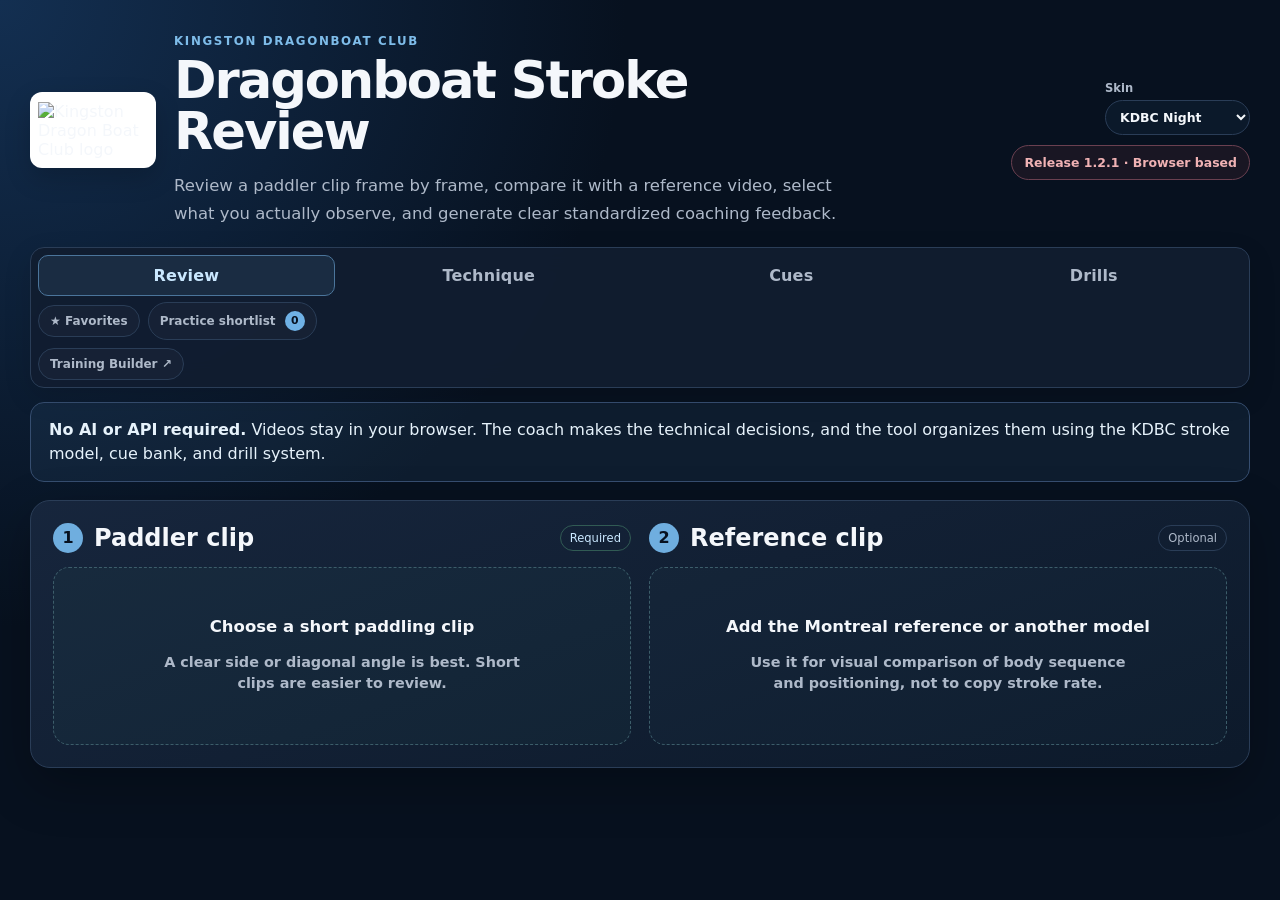
==== commit 58833567: "Wire final Release 1.3 Training Builder integration" ====
--- a/index.html
+++ b/index.html
@@ -11,6 +11,7 @@
   <link rel="stylesheet" href="stabilize.css" />
   <link rel="stylesheet" href="library.css" />
   <link rel="stylesheet" href="library-pass2.css" />
+  <link rel="stylesheet" href="library-final.css" />
 </head>
 <body>
   <div class="legacy-hooks" aria-hidden="true">
@@ -39,7 +40,7 @@
             <option value="deck-light">Deck Light</option>
           </select>
         </label>
-        <div class="local-badge">Release 1.3 · Browser based</div>
+        <div class="local-badge">Release 1.3 · Final</div>
       </div>
     </header>
 
@@ -83,9 +84,7 @@
 
       <div class="video-workspace" id="videoWorkspace">
         <article class="video-review-card" id="clipPlayerCard" data-player-kind="clip">
-          <div class="video-card-heading">
-            <strong>Paddler clip</strong>
-          </div>
+          <div class="video-card-heading"><strong>Paddler clip</strong></div>
           <video id="clipPreview" class="review-video" muted playsinline></video>
           <div class="external-player-controls">
             <button type="button" data-play-video="clip" class="player-button">Play</button>
@@ -101,37 +100,22 @@
           </div>
           <div class="video-options">
             <label>Frame rate
-              <select id="clipFps">
-                <option value="30" selected>30 fps</option>
-                <option value="60">60 fps</option>
-                <option value="120">120 fps</option>
-                <option value="24">24 fps</option>
-              </select>
+              <select id="clipFps"><option value="30" selected>30 fps</option><option value="60">60 fps</option><option value="120">120 fps</option><option value="24">24 fps</option></select>
             </label>
             <label>Playback
-              <select id="clipSpeed">
-                <option value="0.25">0.25x</option>
-                <option value="0.5" selected>0.5x</option>
-                <option value="0.75">0.75x</option>
-                <option value="1">1x</option>
-              </select>
+              <select id="clipSpeed"><option value="0.25">0.25x</option><option value="0.5" selected>0.5x</option><option value="0.75">0.75x</option><option value="1">1x</option></select>
             </label>
           </div>
           <div class="mark-frame-box">
             <span>Mark this paddler frame as:</span>
             <div class="phase-buttons">
-              <button type="button" data-mark-phase="setup">Set-up</button>
-              <button type="button" data-mark-phase="catch">Catch</button>
-              <button type="button" data-mark-phase="pull">Pull</button>
-              <button type="button" data-mark-phase="exit">Exit/Recovery</button>
+              <button type="button" data-mark-phase="setup">Set-up</button><button type="button" data-mark-phase="catch">Catch</button><button type="button" data-mark-phase="pull">Pull</button><button type="button" data-mark-phase="exit">Exit/Recovery</button>
             </div>
           </div>
         </article>
 
         <article id="referenceCard" class="video-review-card hidden" data-player-kind="reference">
-          <div class="video-card-heading">
-            <strong>Reference clip</strong>
-          </div>
+          <div class="video-card-heading"><strong>Reference clip</strong></div>
           <video id="referencePreview" class="review-video" muted playsinline></video>
           <div class="external-player-controls">
             <button type="button" data-play-video="reference" class="player-button">Play</button>
@@ -140,147 +124,44 @@
             <button type="button" data-fullscreen-video="reference" class="player-button">Fullscreen</button>
           </div>
           <div class="scrub-controls">
-            <button type="button" data-step-video="reference" data-step="-0.5">-0.5s</button>
-            <button type="button" data-frame-video="reference" data-direction="-1">◀ Frame</button>
-            <button type="button" data-frame-video="reference" data-direction="1">Frame ▶</button>
-            <button type="button" data-step-video="reference" data-step="0.5">+0.5s</button>
+            <button type="button" data-step-video="reference" data-step="-0.5">-0.5s</button><button type="button" data-frame-video="reference" data-direction="-1">◀ Frame</button><button type="button" data-frame-video="reference" data-direction="1">Frame ▶</button><button type="button" data-step-video="reference" data-step="0.5">+0.5s</button>
           </div>
           <div class="video-options">
-            <label>Frame rate
-              <select id="referenceFps">
-                <option value="30" selected>30 fps</option>
-                <option value="60">60 fps</option>
-                <option value="120">120 fps</option>
-                <option value="24">24 fps</option>
-              </select>
-            </label>
-            <label>Playback
-              <select id="referenceSpeed">
-                <option value="0.25">0.25x</option>
-                <option value="0.5" selected>0.5x</option>
-                <option value="0.75">0.75x</option>
-                <option value="1">1x</option>
-              </select>
-            </label>
+            <label>Frame rate<select id="referenceFps"><option value="30" selected>30 fps</option><option value="60">60 fps</option><option value="120">120 fps</option><option value="24">24 fps</option></select></label>
+            <label>Playback<select id="referenceSpeed"><option value="0.25">0.25x</option><option value="0.5" selected>0.5x</option><option value="0.75">0.75x</option><option value="1">1x</option></select></label>
           </div>
           <p class="reference-note">Reference comparison is visual only. Compare sequence, posture, and blade timing rather than exact reach or rate.</p>
         </article>
       </div>
 
       <div id="keyFramesSection" class="key-frames-section hidden">
-        <div class="subheading-row">
-          <div>
-            <h3>Key frames</h3>
-            <p class="muted">Click a saved frame to return to that point in the paddler video.</p>
-          </div>
-          <button id="clearFramesButton" class="text-button" type="button">Clear frames</button>
-        </div>
+        <div class="subheading-row"><div><h3>Key frames</h3><p class="muted">Click a saved frame to return to that point in the paddler video.</p></div><button id="clearFramesButton" class="text-button" type="button">Clear frames</button></div>
         <div id="keyFrames" class="key-frame-strip"></div>
       </div>
     </section>
 
     <section id="coachReview" class="panel hidden">
-      <div class="section-heading compact">
-        <div><span class="step">4</span><h2>Coach observations</h2></div>
+      <div class="section-heading compact"><div><span class="step">4</span><h2>Coach observations</h2></div></div>
+      <div class="form-grid review-info-grid">
+        <label><span>Paddler / identifier</span><input id="paddlerName" type="text" placeholder="e.g., Sarah, pink cap" /></label>
+        <label><span>Feedback priorities</span><select id="priorityDepth"><option value="1">Top 1 correction</option><option value="2" selected>Top 2 corrections</option><option value="3">Top 3 corrections</option></select></label>
+        <label><span>Camera angle</span><select id="cameraAngle"><option>Side view</option><option>Front diagonal</option><option>Rear diagonal</option><option>Mixed / moving camera</option></select></label>
       </div>
-
-      <div class="form-grid review-info-grid">
-        <label>
-          <span>Paddler / identifier</span>
-          <input id="paddlerName" type="text" placeholder="e.g., Sarah, pink cap" />
-        </label>
-        <label>
-          <span>Feedback priorities</span>
-          <select id="priorityDepth">
-            <option value="1">Top 1 correction</option>
-            <option value="2" selected>Top 2 corrections</option>
-            <option value="3">Top 3 corrections</option>
-          </select>
-        </label>
-        <label>
-          <span>Camera angle</span>
-          <select id="cameraAngle">
-            <option>Side view</option>
-            <option>Front diagonal</option>
-            <option>Rear diagonal</option>
-            <option>Mixed / moving camera</option>
-          </select>
-        </label>
-      </div>
-
-      <div class="selection-guide">
-        <strong>Select only what you can clearly see.</strong>
-        Strengths are optional. Corrections are prioritized in the order you select them. You can reorder them below before generating feedback.
-      </div>
-
+      <div class="selection-guide"><strong>Select only what you can clearly see.</strong> Strengths are optional. Corrections are prioritized in the order you select them. You can reorder them below before generating feedback.</div>
       <div id="phaseReview" class="phase-review"></div>
-
-      <section id="prioritySection" class="priority-builder hidden">
-        <div class="subheading-row">
-          <div>
-            <h3>Correction priority</h3>
-            <p class="muted">The first items will be used in the final feedback based on your selected depth.</p>
-          </div>
-        </div>
-        <div id="priorityBuilderList" class="priority-builder-list"></div>
-      </section>
-
-      <label class="notes-label">
-        <span>Additional coach note <small>(optional)</small></span>
-        <textarea id="coachNote" rows="3" placeholder="Add context that is specific to this paddler or practice session."></textarea>
-      </label>
-
-      <div class="action-row">
-        <button id="generateButton" class="primary-button" type="button">Generate standardized feedback</button>
-        <button id="resetSelectionsButton" class="text-button" type="button">Reset selections</button>
-        <span id="selectionStatus" class="status-text"></span>
-      </div>
+      <section id="prioritySection" class="priority-builder hidden"><div class="subheading-row"><div><h3>Correction priority</h3><p class="muted">The first items will be used in the final feedback based on your selected depth.</p></div></div><div id="priorityBuilderList" class="priority-builder-list"></div></section>
+      <label class="notes-label"><span>Additional coach note <small>(optional)</small></span><textarea id="coachNote" rows="3" placeholder="Add context that is specific to this paddler or practice session."></textarea></label>
+      <div class="action-row"><button id="generateButton" class="primary-button" type="button">Generate standardized feedback</button><button id="resetSelectionsButton" class="text-button" type="button">Reset selections</button><span id="selectionStatus" class="status-text"></span></div>
     </section>
 
     <section id="resultPanel" class="panel result-panel hidden">
-      <div class="result-header">
-        <div>
-          <p class="eyebrow">PADDLER FEEDBACK</p>
-          <h2 id="resultTitle">Stroke review</h2>
-        </div>
-        <div class="result-actions">
-          <button id="copyButton" class="ghost-button" type="button">Copy feedback</button>
-          <button id="printButton" class="ghost-button" type="button">Print</button>
-        </div>
-      </div>
-
+      <div class="result-header"><div><p class="eyebrow">PADDLER FEEDBACK</p><h2 id="resultTitle">Stroke review</h2></div><div class="result-actions"><button id="copyButton" class="ghost-button" type="button">Copy feedback</button><button id="printButton" class="ghost-button" type="button">Print</button></div></div>
       <div id="overallCard" class="feedback-card emphasis"></div>
-
-      <div class="two-column">
-        <div class="feedback-card">
-          <h3>What is working</h3>
-          <ul id="strengthsList"></ul>
-        </div>
-        <div class="feedback-card">
-          <h3>Simple cues</h3>
-          <ul id="cuesList" class="cue-list"></ul>
-        </div>
-      </div>
-
-      <div class="feedback-card">
-        <h3>Priority corrections</h3>
-        <div id="prioritiesList" class="priority-list"></div>
-      </div>
-
-      <div class="feedback-card">
-        <h3>Stroke phase review</h3>
-        <div id="phaseGrid" class="phase-grid"></div>
-      </div>
-
-      <div id="drillsCard" class="feedback-card">
-        <h3>Drills to use next</h3>
-        <div id="drillsList" class="drill-list"></div>
-      </div>
-
-      <div id="coachNoteCard" class="feedback-card subtle hidden">
-        <h3>Coach note</h3>
-        <p id="coachNoteOutput"></p>
-      </div>
+      <div class="two-column"><div class="feedback-card"><h3>What is working</h3><ul id="strengthsList"></ul></div><div class="feedback-card"><h3>Simple cues</h3><ul id="cuesList" class="cue-list"></ul></div></div>
+      <div class="feedback-card"><h3>Priority corrections</h3><div id="prioritiesList" class="priority-list"></div></div>
+      <div class="feedback-card"><h3>Stroke phase review</h3><div id="phaseGrid" class="phase-grid"></div></div>
+      <div id="drillsCard" class="feedback-card"><h3>Drills to use next</h3><div id="drillsList" class="drill-list"></div></div>
+      <div id="coachNoteCard" class="feedback-card subtle hidden"><h3>Coach note</h3><p id="coachNoteOutput"></p></div>
     </section>
   </main>
 
@@ -290,5 +171,6 @@
   <script src="stabilize.js"></script>
   <script src="library.js"></script>
   <script src="library-pass2.js"></script>
+  <script src="library-final.js"></script>
 </body>
 </html>
--- a/library-final.css
+++ b/library-final.css
@@ -0,0 +1,19 @@
+/* Release 1.3 final pass */
+
+.timing-throughout13{margin:10px 0 0;padding:10px 12px;border:1px solid var(--line);border-radius:10px;color:var(--muted);background:color-mix(in srgb,var(--accent) 5%,transparent);font-size:.82rem}
+.timing-throughout13 strong{color:var(--text)}
+.training-builder-button13{width:100%;justify-content:center}
+.training-builder-button13:disabled{opacity:.45;cursor:not-allowed}
+.training-builder-note13{margin:10px 0 0;font-size:.76rem;line-height:1.45;color:var(--muted)}
+.training-builder-link13{text-decoration:none;display:inline-flex;align-items:center;justify-content:center}
+.shortlist-actions13{grid-template-columns:minmax(0,1fr) auto auto}
+
+@media(max-width:700px){
+  .shortlist-actions13{grid-template-columns:1fr 1fr}
+  .training-builder-button13{grid-column:1/-1}
+  .training-builder-link13{width:100%}
+}
+
+@media print{
+  .training-builder-link13,.training-builder-button13,.training-builder-note13{display:none!important}
+}
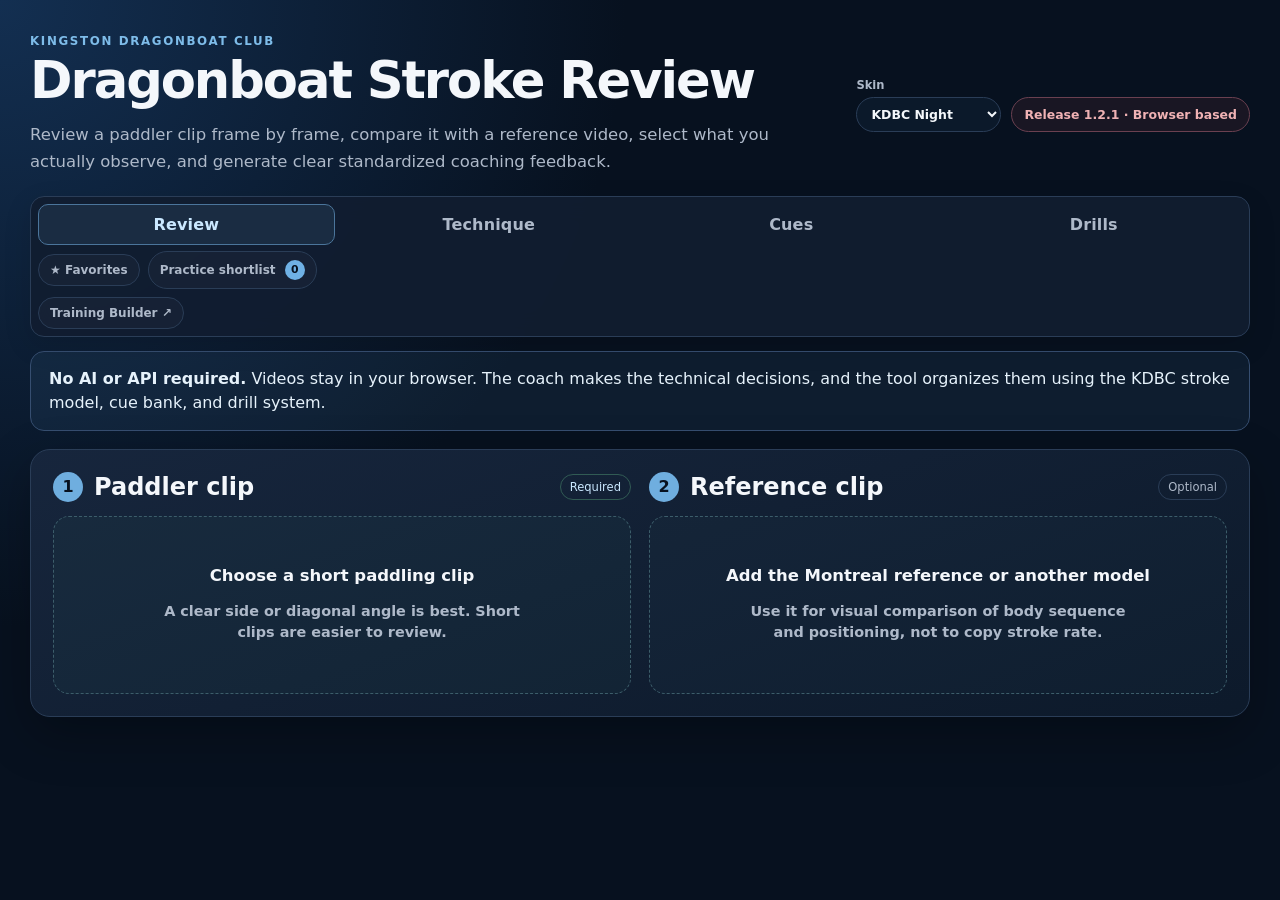
==== commit 9a739cdd: "Add Dragon Boat Canada manual reference and PDF to coach library" ====
--- a/index.html
+++ b/index.html
@@ -12,6 +12,9 @@
   <link rel="stylesheet" href="library.css" />
   <link rel="stylesheet" href="library-pass2.css" />
   <link rel="stylesheet" href="library-final.css" />
+  <link rel="stylesheet" href="shortlist-sync.css" />
+  <link rel="stylesheet" href="export.css" />
+  <link rel="stylesheet" href="fullscreen-fix.css" />
 </head>
 <body>
   <div class="legacy-hooks" aria-hidden="true">
@@ -40,7 +43,7 @@
             <option value="deck-light">Deck Light</option>
           </select>
         </label>
-        <div class="local-badge">Release 1.3 · Final</div>
+        <div class="local-badge">Release 1.4 · Export & Sharing</div>
       </div>
     </header>
 
@@ -50,103 +53,44 @@
 
     <section class="panel upload-grid">
       <div class="upload-card">
-        <div class="section-heading">
-          <div><span class="step">1</span><h2>Paddler clip</h2></div>
-          <span class="required">Required</span>
-        </div>
-        <label class="drop-zone" id="clipDropZone">
-          <input id="clipInput" type="file" accept="video/*,.mov,.mp4,.m4v,.webm" />
-          <span class="drop-title">Choose a short paddling clip</span>
-          <span class="drop-subtitle">A clear side or diagonal angle is best. Short clips are easier to review.</span>
-        </label>
+        <div class="section-heading"><div><span class="step">1</span><h2>Paddler clip</h2></div><span class="required">Required</span></div>
+        <label class="drop-zone" id="clipDropZone"><input id="clipInput" type="file" accept="video/*,.mov,.mp4,.m4v,.webm" /><span class="drop-title">Choose a short paddling clip</span><span class="drop-subtitle">A clear side or diagonal angle is best. Short clips are easier to review.</span></label>
         <div id="clipMeta" class="file-meta hidden"></div>
       </div>
-
       <div class="upload-card">
-        <div class="section-heading">
-          <div><span class="step">2</span><h2>Reference clip</h2></div>
-          <span class="optional">Optional</span>
-        </div>
-        <label class="drop-zone secondary" id="referenceDropZone">
-          <input id="referenceInput" type="file" accept="video/*,.mov,.mp4,.m4v,.webm" />
-          <span class="drop-title">Add the Montreal reference or another model</span>
-          <span class="drop-subtitle">Use it for visual comparison of body sequence and positioning, not to copy stroke rate.</span>
-        </label>
+        <div class="section-heading"><div><span class="step">2</span><h2>Reference clip</h2></div><span class="optional">Optional</span></div>
+        <label class="drop-zone secondary" id="referenceDropZone"><input id="referenceInput" type="file" accept="video/*,.mov,.mp4,.m4v,.webm" /><span class="drop-title">Add the Montreal reference or another model</span><span class="drop-subtitle">Use it for visual comparison of body sequence and positioning, not to copy stroke rate.</span></label>
         <div id="referenceMeta" class="file-meta hidden"></div>
       </div>
     </section>
 
     <section id="reviewWorkspace" class="panel hidden">
-      <div class="section-heading compact">
-        <div><span class="step">3</span><h2>Review the stroke</h2></div>
-      </div>
+      <div class="section-heading compact"><div><span class="step">3</span><h2>Review the stroke</h2></div></div>
       <p class="muted workspace-intro">Pause the video and step through the stroke. Frame stepping is approximate, so choose the recording frame rate that best matches your clip.</p>
-
       <div class="video-workspace" id="videoWorkspace">
         <article class="video-review-card" id="clipPlayerCard" data-player-kind="clip">
           <div class="video-card-heading"><strong>Paddler clip</strong></div>
           <video id="clipPreview" class="review-video" muted playsinline></video>
-          <div class="external-player-controls">
-            <button type="button" data-play-video="clip" class="player-button">Play</button>
-            <input type="range" data-seek-video="clip" class="player-seek" min="0" max="0" step="0.001" value="0" aria-label="Paddler video timeline" />
-            <div class="player-time"><span id="clipPlayerTime">0:00.00</span><span>/</span><span id="clipDuration">0:00.00</span></div>
-            <button type="button" data-fullscreen-video="clip" class="player-button">Fullscreen</button>
-          </div>
-          <div class="scrub-controls">
-            <button type="button" data-step-video="clip" data-step="-0.5">-0.5s</button>
-            <button type="button" data-frame-video="clip" data-direction="-1">◀ Frame</button>
-            <button type="button" data-frame-video="clip" data-direction="1">Frame ▶</button>
-            <button type="button" data-step-video="clip" data-step="0.5">+0.5s</button>
-          </div>
-          <div class="video-options">
-            <label>Frame rate
-              <select id="clipFps"><option value="30" selected>30 fps</option><option value="60">60 fps</option><option value="120">120 fps</option><option value="24">24 fps</option></select>
-            </label>
-            <label>Playback
-              <select id="clipSpeed"><option value="0.25">0.25x</option><option value="0.5" selected>0.5x</option><option value="0.75">0.75x</option><option value="1">1x</option></select>
-            </label>
-          </div>
-          <div class="mark-frame-box">
-            <span>Mark this paddler frame as:</span>
-            <div class="phase-buttons">
-              <button type="button" data-mark-phase="setup">Set-up</button><button type="button" data-mark-phase="catch">Catch</button><button type="button" data-mark-phase="pull">Pull</button><button type="button" data-mark-phase="exit">Exit/Recovery</button>
-            </div>
-          </div>
+          <div class="external-player-controls"><button type="button" data-play-video="clip" class="player-button">Play</button><input type="range" data-seek-video="clip" class="player-seek" min="0" max="0" step="0.001" value="0" aria-label="Paddler video timeline" /><div class="player-time"><span id="clipPlayerTime">0:00.00</span><span>/</span><span id="clipDuration">0:00.00</span></div><button type="button" data-fullscreen-video="clip" class="player-button">Fullscreen</button></div>
+          <div class="scrub-controls"><button type="button" data-step-video="clip" data-step="-0.5">-0.5s</button><button type="button" data-frame-video="clip" data-direction="-1">◀ Frame</button><button type="button" data-frame-video="clip" data-direction="1">Frame ▶</button><button type="button" data-step-video="clip" data-step="0.5">+0.5s</button></div>
+          <div class="video-options"><label>Frame rate<select id="clipFps"><option value="30" selected>30 fps</option><option value="60">60 fps</option><option value="120">120 fps</option><option value="24">24 fps</option></select></label><label>Playback<select id="clipSpeed"><option value="0.25">0.25x</option><option value="0.5" selected>0.5x</option><option value="0.75">0.75x</option><option value="1">1x</option></select></label></div>
+          <div class="mark-frame-box"><span>Mark this paddler frame as:</span><div class="phase-buttons"><button type="button" data-mark-phase="setup">Set-up</button><button type="button" data-mark-phase="catch">Catch</button><button type="button" data-mark-phase="pull">Pull</button><button type="button" data-mark-phase="exit">Exit/Recovery</button></div></div>
         </article>
-
         <article id="referenceCard" class="video-review-card hidden" data-player-kind="reference">
           <div class="video-card-heading"><strong>Reference clip</strong></div>
           <video id="referencePreview" class="review-video" muted playsinline></video>
-          <div class="external-player-controls">
-            <button type="button" data-play-video="reference" class="player-button">Play</button>
-            <input type="range" data-seek-video="reference" class="player-seek" min="0" max="0" step="0.001" value="0" aria-label="Reference video timeline" />
-            <div class="player-time"><span id="referencePlayerTime">0:00.00</span><span>/</span><span id="referenceDuration">0:00.00</span></div>
-            <button type="button" data-fullscreen-video="reference" class="player-button">Fullscreen</button>
-          </div>
-          <div class="scrub-controls">
-            <button type="button" data-step-video="reference" data-step="-0.5">-0.5s</button><button type="button" data-frame-video="reference" data-direction="-1">◀ Frame</button><button type="button" data-frame-video="reference" data-direction="1">Frame ▶</button><button type="button" data-step-video="reference" data-step="0.5">+0.5s</button>
-          </div>
-          <div class="video-options">
-            <label>Frame rate<select id="referenceFps"><option value="30" selected>30 fps</option><option value="60">60 fps</option><option value="120">120 fps</option><option value="24">24 fps</option></select></label>
-            <label>Playback<select id="referenceSpeed"><option value="0.25">0.25x</option><option value="0.5" selected>0.5x</option><option value="0.75">0.75x</option><option value="1">1x</option></select></label>
-          </div>
+          <div class="external-player-controls"><button type="button" data-play-video="reference" class="player-button">Play</button><input type="range" data-seek-video="reference" class="player-seek" min="0" max="0" step="0.001" value="0" aria-label="Reference video timeline" /><div class="player-time"><span id="referencePlayerTime">0:00.00</span><span>/</span><span id="referenceDuration">0:00.00</span></div><button type="button" data-fullscreen-video="reference" class="player-button">Fullscreen</button></div>
+          <div class="scrub-controls"><button type="button" data-step-video="reference" data-step="-0.5">-0.5s</button><button type="button" data-frame-video="reference" data-direction="-1">◀ Frame</button><button type="button" data-frame-video="reference" data-direction="1">Frame ▶</button><button type="button" data-step-video="reference" data-step="0.5">+0.5s</button></div>
+          <div class="video-options"><label>Frame rate<select id="referenceFps"><option value="30" selected>30 fps</option><option value="60">60 fps</option><option value="120">120 fps</option><option value="24">24 fps</option></select></label><label>Playback<select id="referenceSpeed"><option value="0.25">0.25x</option><option value="0.5" selected>0.5x</option><option value="0.75">0.75x</option><option value="1">1x</option></select></label></div>
           <p class="reference-note">Reference comparison is visual only. Compare sequence, posture, and blade timing rather than exact reach or rate.</p>
         </article>
       </div>
-
-      <div id="keyFramesSection" class="key-frames-section hidden">
-        <div class="subheading-row"><div><h3>Key frames</h3><p class="muted">Click a saved frame to return to that point in the paddler video.</p></div><button id="clearFramesButton" class="text-button" type="button">Clear frames</button></div>
-        <div id="keyFrames" class="key-frame-strip"></div>
-      </div>
+      <div id="keyFramesSection" class="key-frames-section hidden"><div class="subheading-row"><div><h3>Key frames</h3><p class="muted">Click a saved frame to return to that point in the paddler video.</p></div><button id="clearFramesButton" class="text-button" type="button">Clear frames</button></div><div id="keyFrames" class="key-frame-strip"></div></div>
     </section>
 
     <section id="coachReview" class="panel hidden">
       <div class="section-heading compact"><div><span class="step">4</span><h2>Coach observations</h2></div></div>
-      <div class="form-grid review-info-grid">
-        <label><span>Paddler / identifier</span><input id="paddlerName" type="text" placeholder="e.g., Sarah, pink cap" /></label>
-        <label><span>Feedback priorities</span><select id="priorityDepth"><option value="1">Top 1 correction</option><option value="2" selected>Top 2 corrections</option><option value="3">Top 3 corrections</option></select></label>
-        <label><span>Camera angle</span><select id="cameraAngle"><option>Side view</option><option>Front diagonal</option><option>Rear diagonal</option><option>Mixed / moving camera</option></select></label>
-      </div>
+      <div class="form-grid review-info-grid"><label><span>Paddler / identifier</span><input id="paddlerName" type="text" placeholder="e.g., Sarah, pink cap" /></label><label><span>Feedback priorities</span><select id="priorityDepth"><option value="1">Top 1 correction</option><option value="2" selected>Top 2 corrections</option><option value="3">Top 3 corrections</option></select></label><label><span>Camera angle</span><select id="cameraAngle"><option>Side view</option><option>Front diagonal</option><option>Rear diagonal</option><option>Mixed / moving camera</option></select></label></div>
       <div class="selection-guide"><strong>Select only what you can clearly see.</strong> Strengths are optional. Corrections are prioritized in the order you select them. You can reorder them below before generating feedback.</div>
       <div id="phaseReview" class="phase-review"></div>
       <section id="prioritySection" class="priority-builder hidden"><div class="subheading-row"><div><h3>Correction priority</h3><p class="muted">The first items will be used in the final feedback based on your selected depth.</p></div></div><div id="priorityBuilderList" class="priority-builder-list"></div></section>
@@ -172,5 +116,10 @@
   <script src="library.js"></script>
   <script src="library-pass2.js"></script>
   <script src="library-final.js"></script>
+  <script src="shortlist-sync.js"></script>
+  <script src="feedback-expansion.js"></script>
+  <script src="export.js"></script>
+  <script src="release14-fix.js"></script>
+  <script src="dbc-reference-links.js"></script>
 </body>
 </html>
--- a/shortlist-sync.css
+++ b/shortlist-sync.css
@@ -0,0 +1,39 @@
+/* Release 1.3 shortlist synchronization */
+
+.review-shortlist-notice13{
+  display:flex;
+  align-items:center;
+  justify-content:space-between;
+  gap:12px;
+  margin:8px 0 14px;
+  padding:10px 12px;
+  border:1px solid color-mix(in srgb,var(--accent) 45%,var(--line));
+  border-radius:12px;
+  background:color-mix(in srgb,var(--accent) 8%,var(--panel-2));
+  color:var(--text);
+  font-size:.82rem;
+}
+.review-shortlist-notice13 span{line-height:1.45}
+.generated-drill-action13{
+  display:flex;
+  align-items:center;
+  justify-content:space-between;
+  gap:10px;
+  margin-top:10px;
+  padding-top:9px;
+  border-top:1px solid var(--line);
+  font-size:.76rem;
+  color:var(--muted);
+}
+.generated-drill-action13 button.active{
+  border-color:var(--accent);
+  color:var(--accent-2);
+  background:color-mix(in srgb,var(--accent) 9%,transparent);
+}
+
+@media(max-width:600px){
+  .review-shortlist-notice13,
+  .generated-drill-action13{align-items:flex-start;flex-direction:column}
+  .review-shortlist-notice13 button,
+  .generated-drill-action13 button{width:100%}
+}
--- a/export.css
+++ b/export.css
@@ -0,0 +1,78 @@
+/* Release 1.4: Review Export & Sharing */
+
+.export-hub14{
+  margin-top:18px;
+  padding:18px;
+  border:1px solid var(--line);
+  border-radius:16px;
+  background:linear-gradient(145deg,rgba(15,43,77,.28),rgba(11,110,138,.08));
+}
+.export-heading14{display:flex;justify-content:space-between;gap:18px;align-items:flex-start;margin-bottom:16px}
+.export-heading14 h3{margin:4px 0 5px;font-size:1.35rem}
+.export-heading14 p{margin:0;color:var(--muted)}
+.export-status14{border:1px solid var(--line);border-radius:999px;padding:7px 10px;color:var(--muted);font-size:.8rem;font-weight:800;white-space:nowrap}
+.export-grid14{display:grid;grid-template-columns:repeat(2,minmax(0,1fr));gap:12px}
+.export-grid14 article{position:relative;padding:15px;border:1px solid var(--line);border-radius:13px;background:var(--panel);min-width:0}
+.export-grid14 article strong{display:block;margin-bottom:6px;color:var(--text)}
+.export-grid14 article p{margin:0 0 13px;color:var(--muted);font-size:.88rem;line-height:1.45}
+.export-card-actions14{display:flex;gap:8px;flex-wrap:wrap}
+.export-notice14{min-height:1.2em;margin:12px 0 0;color:var(--accent-2);font-size:.86rem;font-weight:700}
+.export-notice14.error{color:var(--danger,#ef6671)}
+
+.phase-export-actions14{display:flex;gap:6px;align-items:center;flex-wrap:wrap;padding:0 10px 10px}
+.phase-export-actions14 button{font-size:.75rem;padding:6px 8px}
+.annotated-badge14{font-size:.68rem;font-weight:800;text-transform:uppercase;letter-spacing:.06em;color:var(--accent-2);border:1px solid currentColor;border-radius:999px;padding:4px 7px}
+
+.stroke-loop14{margin-top:10px;padding:12px;border:1px solid var(--line);border-radius:11px;background:rgba(255,255,255,.025)}
+.stroke-loop-heading14{display:flex;justify-content:space-between;gap:12px;align-items:flex-start}
+.stroke-loop-heading14 strong{display:block;font-size:.9rem}
+.stroke-loop-heading14 span:not(.beta-badge14){display:block;margin-top:3px;color:var(--muted);font-size:.76rem}
+.beta-badge14{border:1px solid var(--line);border-radius:999px;padding:4px 7px;font-size:.65rem;font-weight:800;letter-spacing:.06em;text-transform:uppercase;color:var(--accent-2);white-space:nowrap}
+.stroke-loop-controls14,.stroke-loop-play14{display:flex;align-items:center;gap:7px;flex-wrap:wrap;margin-top:10px}
+.stroke-loop-controls14 button,.stroke-loop-play14 button{border:1px solid var(--line);background:rgba(255,255,255,.03);color:var(--text);border-radius:8px;padding:7px 9px;font-weight:750}
+.stroke-loop-controls14 span{font-size:.72rem;color:var(--muted);font-variant-numeric:tabular-nums}
+.stroke-loop-play14 label{display:flex;align-items:center;gap:6px;color:var(--muted);font-size:.72rem;font-weight:700}
+.stroke-loop-play14 select{min-width:82px}
+.stroke-loop-play14 .primary-button{border-color:transparent;background:var(--accent);color:#04231c}
+.stroke-loop-play14 button.active{border-color:var(--accent);color:var(--accent-2)}
+.clip-export-status14{margin:9px 0 0;color:var(--muted);font-size:.72rem;line-height:1.4}
+.clip-export-status14.error{color:var(--danger,#ef6671)}
+
+.annotation-dialog14{width:min(1180px,96vw);max-height:94dvh;border:1px solid var(--line);border-radius:16px;padding:0;background:var(--panel);color:var(--text)}
+.annotation-dialog14::backdrop{background:rgba(0,0,0,.76)}
+.annotation-shell14{padding:16px}
+.annotation-header14{display:flex;justify-content:space-between;gap:15px;align-items:flex-start}
+.annotation-header14 h3{margin:3px 0 0;font-size:1.2rem}
+.annotation-toolbar14{display:flex;gap:7px;align-items:center;flex-wrap:wrap;margin:13px 0;padding:9px;border:1px solid var(--line);border-radius:10px;background:rgba(255,255,255,.025)}
+.annotation-toolbar14 button{border:1px solid var(--line);background:transparent;color:var(--text);border-radius:8px;padding:7px 10px;font-weight:750}
+.annotation-toolbar14 button.active{border-color:var(--accent);background:color-mix(in srgb,var(--accent) 14%,transparent);color:var(--accent-2)}
+.annotation-spacer14{flex:1}
+.annotation-canvas-wrap14{display:flex;justify-content:center;align-items:center;overflow:auto;max-height:66dvh;border-radius:10px;background:#02060a}
+#annotationCanvas14{display:block;max-width:100%;height:auto;touch-action:none;cursor:crosshair}
+.annotation-footer14{display:flex;justify-content:space-between;gap:15px;align-items:center;margin-top:12px;color:var(--muted);font-size:.78rem}
+.annotation-footer14>div{display:flex;gap:8px;flex-wrap:wrap}
+
+html[data-skin="deck-light"] .export-hub14{background:linear-gradient(145deg,#eef4fb,#f7fbfc)}
+html[data-skin="deck-light"] .stroke-loop14,
+html[data-skin="deck-light"] .annotation-toolbar14{background:#f6f8fb}
+html[data-skin="deck-light"] .stroke-loop-controls14 button,
+html[data-skin="deck-light"] .stroke-loop-play14 button{background:#fff}
+
+@media(max-width:760px){
+  .export-heading14{display:block}
+  .export-status14{display:inline-block;margin-top:10px}
+  .export-grid14{grid-template-columns:1fr}
+  .stroke-loop-controls14,.stroke-loop-play14{align-items:stretch}
+  .stroke-loop-controls14 button,.stroke-loop-play14 button{flex:1 1 auto}
+  .stroke-loop-play14 label{flex:1 1 145px;justify-content:space-between;border:1px solid var(--line);border-radius:8px;padding:6px 8px}
+  .annotation-dialog14{width:100vw;max-width:100vw;height:100dvh;max-height:100dvh;border:0;border-radius:0}
+  .annotation-shell14{padding:10px}
+  .annotation-canvas-wrap14{max-height:65dvh}
+  .annotation-footer14{display:block}
+  .annotation-footer14>div{margin-top:9px}
+  .annotation-footer14 button{flex:1}
+}
+
+@media print{
+  .export-hub14,.stroke-loop14,.annotation-dialog14{display:none!important}
+}
--- a/fullscreen-fix.css
+++ b/fullscreen-fix.css
@@ -0,0 +1,138 @@
+/* Clean temporary branding: no club logo image */
+.brand-logo-frame,
+.kdbc-logo{
+  display:none!important;
+}
+
+.brand-lockup{
+  gap:0!important;
+}
+
+/* Release 1.4 fullscreen correction: video first, controls second */
+
+.video-review-card:fullscreen,
+.video-review-card.pseudo-fullscreen{
+  box-sizing:border-box!important;
+  width:100dvw!important;
+  height:100dvh!important;
+  min-width:100dvw!important;
+  min-height:100dvh!important;
+  max-width:none!important;
+  max-height:none!important;
+  margin:0!important;
+  padding:8px!important;
+  border:0!important;
+  border-radius:0!important;
+  background:#000!important;
+  overflow:hidden!important;
+  display:grid!important;
+  grid-template-columns:minmax(0,1fr)!important;
+  grid-template-rows:minmax(0,1fr) auto auto!important;
+  gap:7px!important;
+}
+
+.video-review-card:fullscreen .video-card-heading,
+.video-review-card.pseudo-fullscreen .video-card-heading,
+.video-review-card:fullscreen .video-options,
+.video-review-card.pseudo-fullscreen .video-options,
+.video-review-card:fullscreen .mark-frame-box,
+.video-review-card.pseudo-fullscreen .mark-frame-box,
+.video-review-card:fullscreen .reference-note,
+.video-review-card.pseudo-fullscreen .reference-note,
+.video-review-card:fullscreen .reference-phase-tools,
+.video-review-card.pseudo-fullscreen .reference-phase-tools,
+.video-review-card:fullscreen #referencePhaseTools,
+.video-review-card.pseudo-fullscreen #referencePhaseTools,
+.video-review-card:fullscreen .stroke-loop14,
+.video-review-card.pseudo-fullscreen .stroke-loop14{
+  display:none!important;
+}
+
+.video-review-card:fullscreen .review-video,
+.video-review-card.pseudo-fullscreen .review-video{
+  grid-row:1!important;
+  align-self:stretch!important;
+  justify-self:stretch!important;
+  display:block!important;
+  width:100%!important;
+  height:100%!important;
+  min-width:0!important;
+  min-height:0!important;
+  max-width:100%!important;
+  max-height:none!important;
+  margin:0!important;
+  padding:0!important;
+  object-fit:contain!important;
+  background:#000!important;
+  border-radius:0!important;
+}
+
+.video-review-card:fullscreen .external-player-controls,
+.video-review-card.pseudo-fullscreen .external-player-controls{
+  grid-row:2!important;
+  margin:0!important;
+  flex:0 0 auto!important;
+  background:rgba(7,16,28,.96)!important;
+}
+
+.video-review-card:fullscreen .scrub-controls,
+.video-review-card.pseudo-fullscreen .scrub-controls{
+  grid-row:3!important;
+  margin:0!important;
+  flex:0 0 auto!important;
+}
+
+.video-review-card.pseudo-fullscreen{
+  position:fixed!important;
+  inset:0!important;
+  z-index:9999!important;
+}
+
+@media(max-width:700px){
+  .video-review-card:fullscreen,
+  .video-review-card.pseudo-fullscreen{
+    width:100dvw!important;
+    height:100dvh!important;
+    min-height:100dvh!important;
+    padding:4px!important;
+    gap:4px!important;
+  }
+
+  .video-review-card:fullscreen .external-player-controls,
+  .video-review-card.pseudo-fullscreen .external-player-controls{
+    padding:6px!important;
+    gap:6px!important;
+    border-radius:7px!important;
+  }
+
+  .video-review-card:fullscreen .scrub-controls,
+  .video-review-card.pseudo-fullscreen .scrub-controls{
+    gap:4px!important;
+  }
+
+  .video-review-card:fullscreen .scrub-controls button,
+  .video-review-card.pseudo-fullscreen .scrub-controls button{
+    min-height:38px!important;
+    padding:7px 6px!important;
+    font-size:.78rem!important;
+  }
+}
+
+@media(orientation:landscape) and (max-height:550px){
+  .video-review-card:fullscreen,
+  .video-review-card.pseudo-fullscreen{
+    padding:3px!important;
+    gap:3px!important;
+  }
+
+  .video-review-card:fullscreen .external-player-controls,
+  .video-review-card.pseudo-fullscreen .external-player-controls{
+    padding:4px!important;
+  }
+
+  .video-review-card:fullscreen .scrub-controls button,
+  .video-review-card.pseudo-fullscreen .scrub-controls button{
+    min-height:32px!important;
+    padding:5px!important;
+  }
+}
